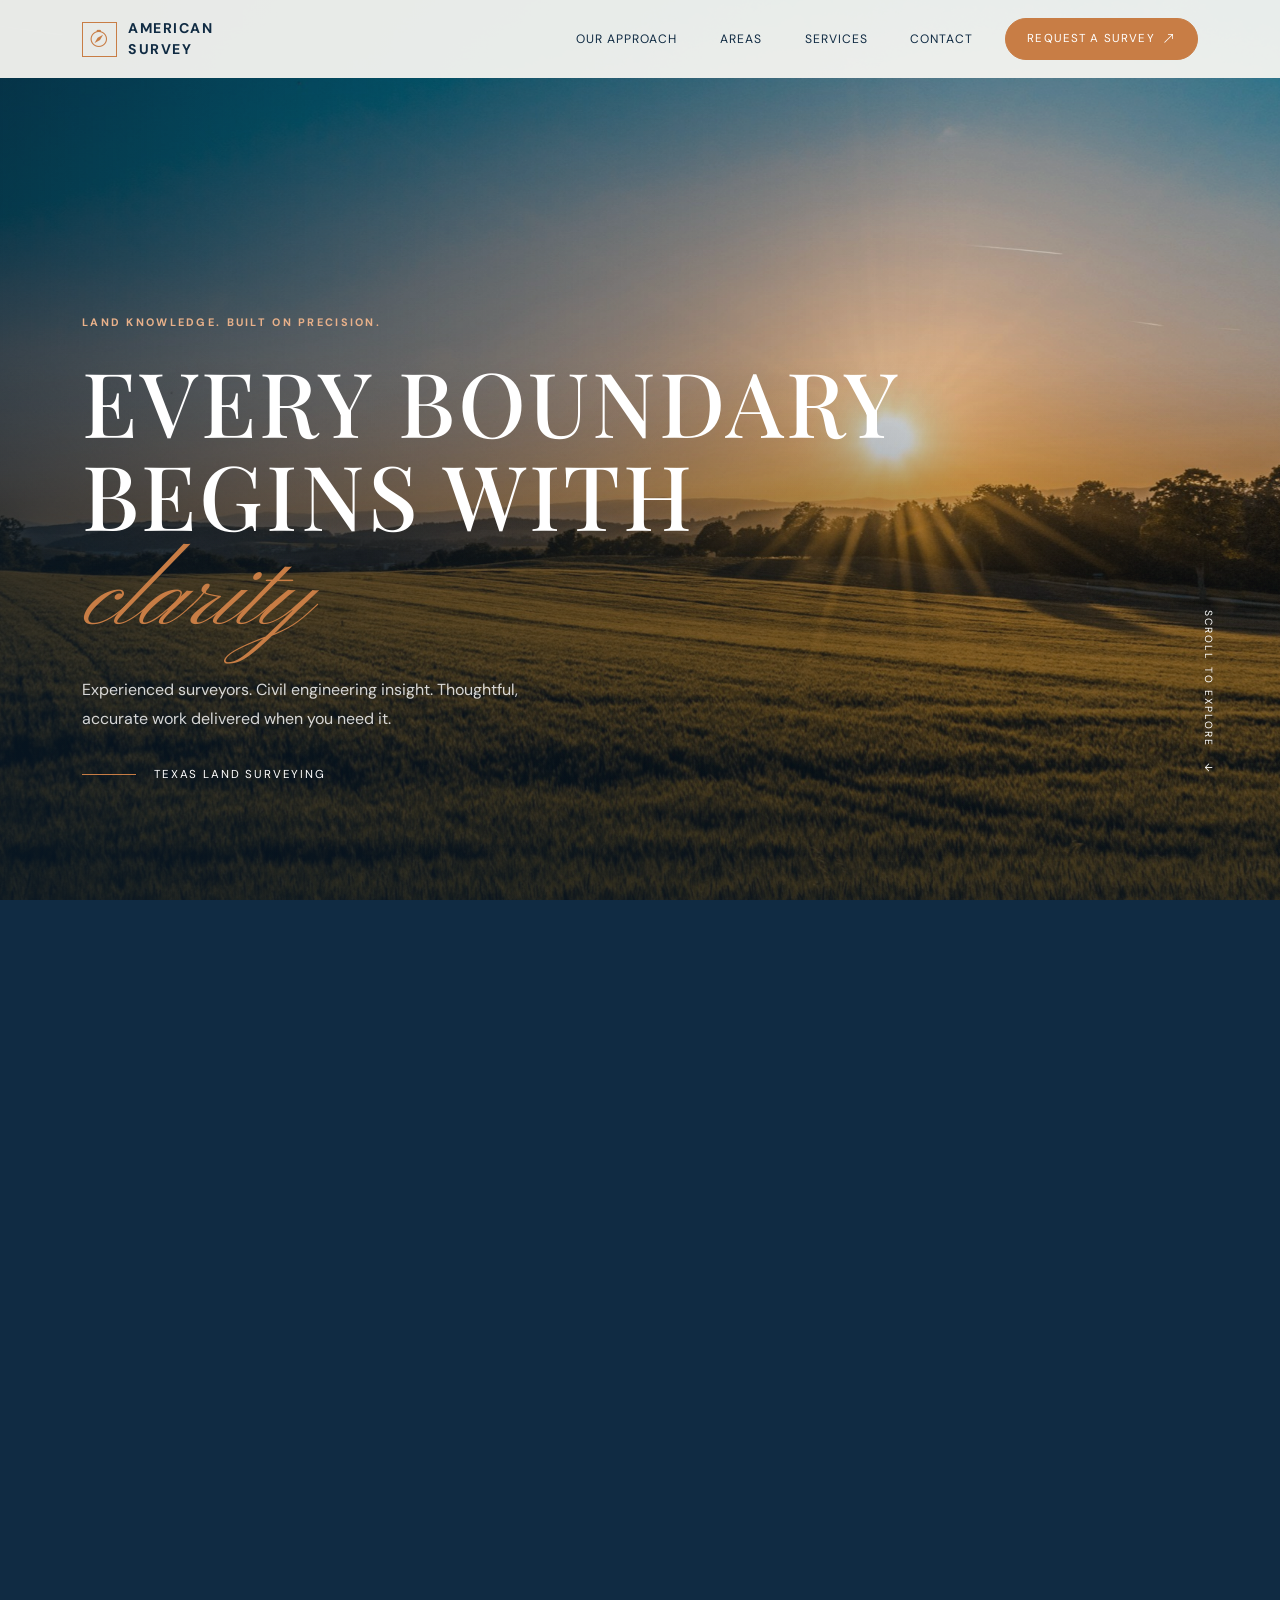
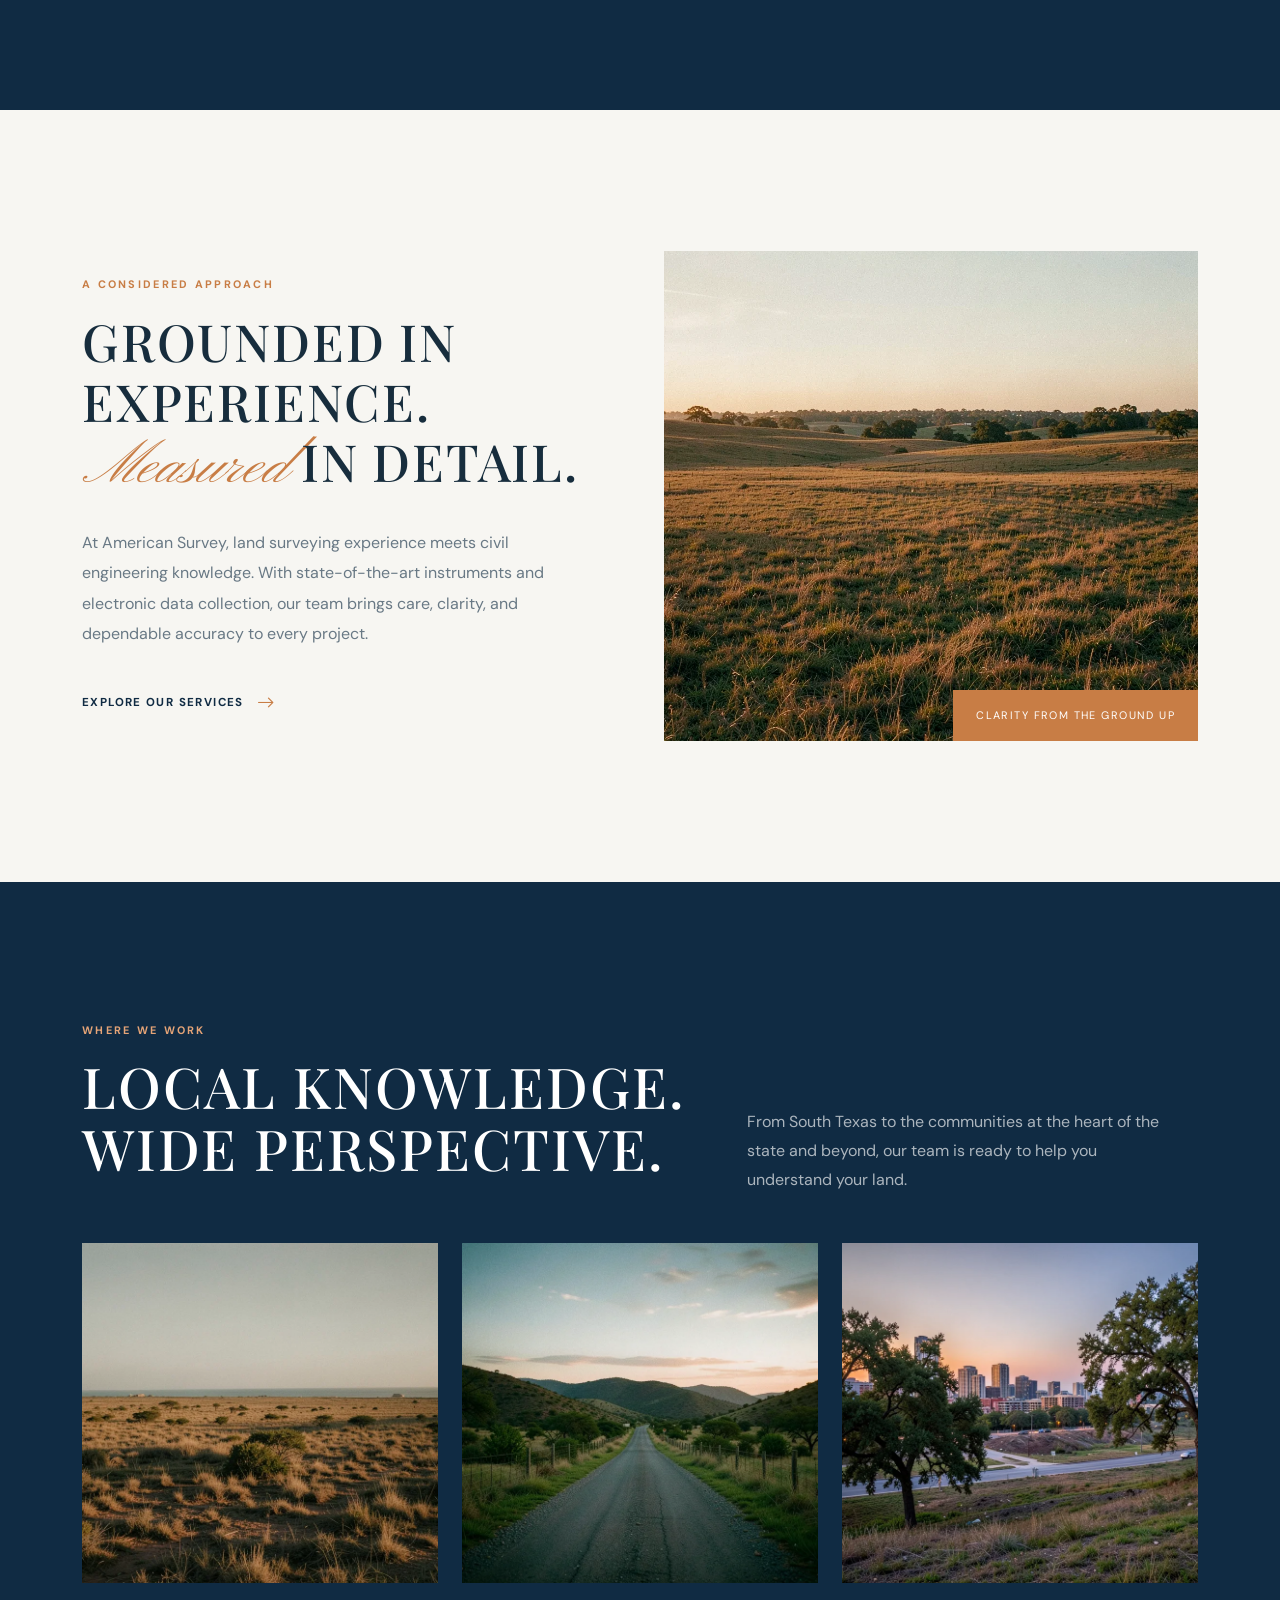
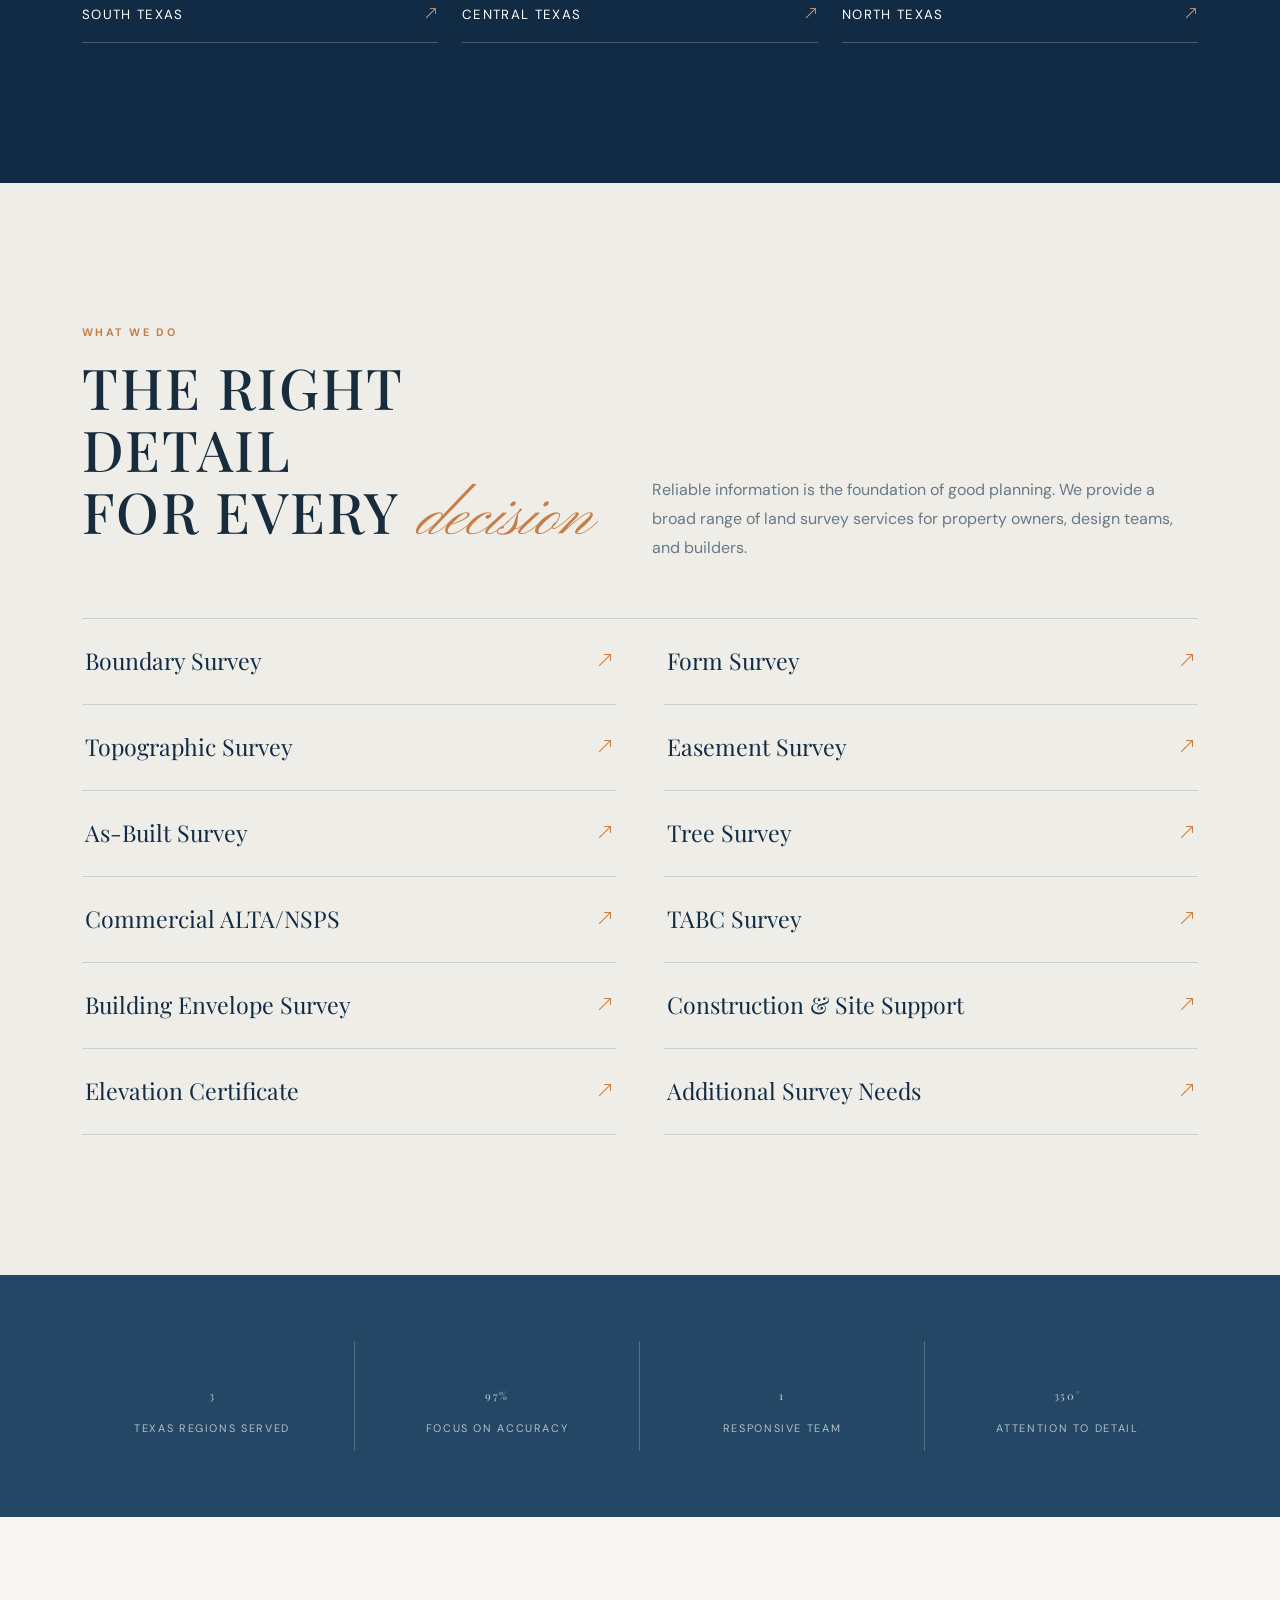
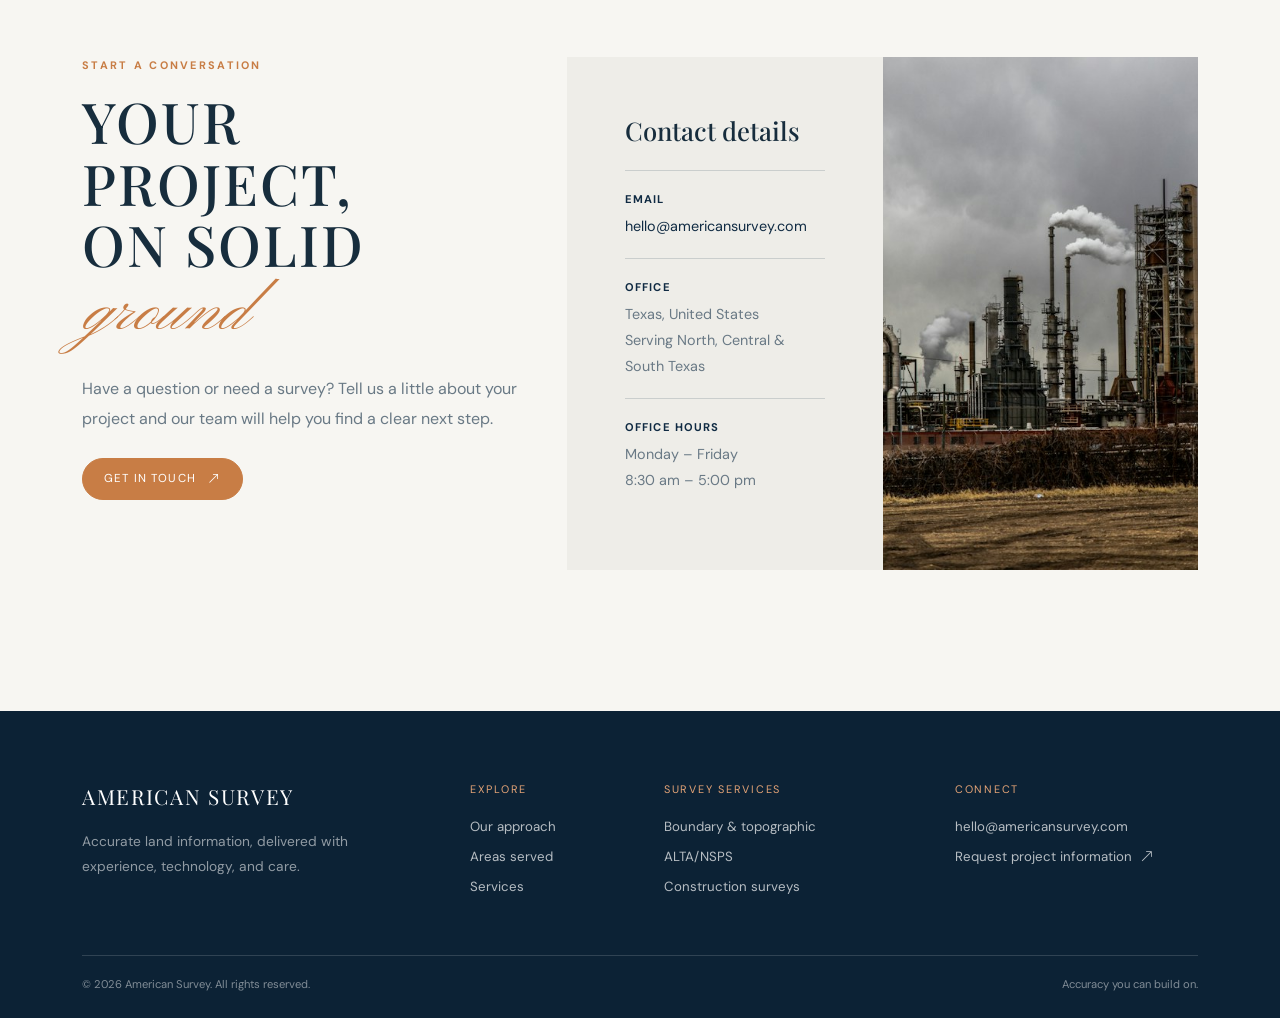
==== index.html @ 28345b77 "Add files via upload" ====
<!doctype html>
<html lang="en">
<head>
  <meta charset="utf-8">
  <meta name="viewport" content="width=device-width, initial-scale=1">
  <meta name="description" content="American Survey combines land surveying experience and civil engineering knowledge to deliver accurate, on-time surveys across Texas.">
  <meta name="theme-color" content="#f7f6f2">
  <title>American Survey | Grounded in Precision</title>
  <link rel="preconnect" href="https://fonts.googleapis.com">
  <link rel="preconnect" href="https://fonts.gstatic.com" crossorigin>
  <link href="https://fonts.googleapis.com/css2?family=DM+Sans:wght@400;500;600;700&family=Playfair+Display:wght@500;600;700&family=Pinyon+Script&display=swap" rel="stylesheet">
  <link href="https://cdn.jsdelivr.net/npm/bootstrap@5.3.3/dist/css/bootstrap.min.css" rel="stylesheet">
  <link href="https://cdn.jsdelivr.net/npm/bootstrap-icons@1.11.3/font/bootstrap-icons.min.css" rel="stylesheet">
  
<link rel="stylesheet" href="css/style.css">
</head>
<body>
  <nav class="navbar navbar-expand-lg" aria-label="Main navigation">
    <div class="container">
      <a class="brand" href="#home" aria-label="American Survey home"><span class="brand-mark"><i class="bi bi-compass"></i></span><span>AMERICAN<br>SURVEY</span></a>
      <button class="navbar-toggler" type="button" data-bs-toggle="collapse" data-bs-target="#mainNav" aria-controls="mainNav" aria-expanded="false" aria-label="Toggle navigation"><i class="bi bi-list fs-2"></i></button>
      <div class="collapse navbar-collapse justify-content-end" id="mainNav">
        <ul class="navbar-nav align-items-lg-center me-lg-4">
          <li class="nav-item"><a class="nav-link" href="#approach">Our approach</a></li>
          <li class="nav-item"><a class="nav-link" href="#areas">Areas</a></li>
          <li class="nav-item"><a class="nav-link" href="#services">Services</a></li>
          <li class="nav-item"><a class="nav-link" href="#contact">Contact</a></li>
        </ul>
        <a class="nav-cta" href="#contact">Request a survey <i class="bi bi-arrow-up-right ms-1"></i></a>
      </div>
    </div>
  </nav>

  <main>
    <section class="hero" id="home" aria-label="American Survey introduction">
      <div class="hero-sticky">
        <div class="hero-photo" id="heroPhoto" style="background-image:url('assets/img-1.jpg')" role="img" aria-label="Wide Texas landscape at golden hour"></div>
        <div class="hero-photo-next" id="heroPhotoNext" style="background-image:url('assets/img-2.jpg')" role="img" aria-label="Surveyor working with precision instruments in an open field"></div>
        <div class="hero-shade"></div>
        <div class="container hero-content">
          <div class="eyebrow">Land knowledge. Built on precision.</div>
          <h1>Every boundary<br>begins with <em class="script">clarity</em></h1>
          <p>Experienced surveyors. Civil engineering insight. Thoughtful, accurate work delivered when you need it.</p>
          <div class="hero-meta"><span class="line"></span><span>Texas land surveying</span></div>
        </div>
        <div class="scroll-note">Scroll to explore &nbsp; ↓</div>
      </div>
    </section>

    <section class="intro section-pad" id="approach">
      <div class="container">
        <div class="row align-items-center g-5">
          <div class="col-lg-6 reveal">
            <div class="eyebrow">A considered approach</div>
            <h2>Grounded in experience. <em class="script">Measured</em> in detail.</h2>
            <p class="intro-copy">At American Survey, land surveying experience meets civil engineering knowledge. With state-of-the-art instruments and electronic data collection, our team brings care, clarity, and dependable accuracy to every project.</p>
            <a class="text-link" href="#services">Explore our services <i class="bi bi-arrow-right"></i></a>
          </div>
          <div class="col-lg-6 reveal">
            <figure class="intro-image mb-0">
              <img src="assets/img-3.webp" data-ai-image="expansive Texas ranch land surveyed at golden hour, subtle rolling fields and distant tree line, warm low sunlight, shot on 35mm lens, calm cinematic editorial mood" alt="Open Texas landscape with long fields and a distant tree line" loading="lazy">
              <figcaption class="image-caption">Clarity from the ground up</figcaption>
            </figure>
          </div>
        </div>
      </div>
    </section>

    <section class="areas section-pad" id="areas">
      <div class="container">
        <div class="row align-items-end mb-5">
          <div class="col-lg-7 reveal">
            <div class="eyebrow">Where we work</div>
            <h2 class="mt-3 mb-3">Local knowledge.<br>Wide perspective.</h2>
          </div>
          <div class="col-lg-5 reveal"><p class="areas-lead mb-0">From South Texas to the communities at the heart of the state and beyond, our team is ready to help you understand your land.</p></div>
        </div>
        <div class="row g-4">
          <div class="col-md-4 reveal"><a href="#contact" class="area-card">
            <div class="area-image"><img src="assets/img-4.webp" data-ai-image="South Texas coastal plain and open ranchland, natural afternoon light with expansive horizon, 35mm lens, understated documentary photography, warm and grounded mood" alt="Open coastal landscape under a wide Texas sky" loading="lazy"></div>
            <div class="area-name">South Texas <i class="bi bi-arrow-up-right"></i></div></a></div>
          <div class="col-md-4 reveal"><a href="#contact" class="area-card">
            <div class="area-image"><img src="assets/img-5.webp" data-ai-image="Central Texas countryside with low hills and a ranch road, softly lit at the end of day, 35mm lens, rich natural greens, cinematic and confident mood" alt="Rolling green countryside with a winding country road" loading="lazy"></div>
            <div class="area-name">Central Texas <i class="bi bi-arrow-up-right"></i></div></a></div>
          <div class="col-md-4 reveal"><a href="#contact" class="area-card">
            <div class="area-image"><img src="assets/img-6.webp" data-ai-image="North Texas land near a growing city, mature trees and open development corridor at dusk, 35mm lens, balanced natural light, professional editorial mood" alt="Mature trees and open land near a growing urban area" loading="lazy"></div>
            <div class="area-name">North Texas <i class="bi bi-arrow-up-right"></i></div></a></div>
        </div>
      </div>
    </section>

    <section class="services section-pad" id="services">
      <div class="container">
        <div class="row align-items-end g-4">
          <div class="col-lg-6 reveal">
            <div class="eyebrow">What we do</div>
            <h2 class="mt-3">The right detail<br>for every <em class="script">decision</em></h2>
          </div>
          <div class="col-lg-6 reveal"><p class="services-intro mb-0">Reliable information is the foundation of good planning. We provide a broad range of land survey services for property owners, design teams, and builders.</p></div>
        </div>
        <div class="service-list row g-0">
          <div class="col-md-6 pe-md-4">
            <a class="service-item" href="#contact"><span>Boundary Survey</span><i class="bi bi-arrow-up-right"></i></a>
            <a class="service-item" href="#contact"><span>Topographic Survey</span><i class="bi bi-arrow-up-right"></i></a>
            <a class="service-item" href="#contact"><span>As-Built Survey</span><i class="bi bi-arrow-up-right"></i></a>
            <a class="service-item" href="#contact"><span>Commercial ALTA/NSPS</span><i class="bi bi-arrow-up-right"></i></a>
            <a class="service-item" href="#contact"><span>Building Envelope Survey</span><i class="bi bi-arrow-up-right"></i></a>
            <a class="service-item" href="#contact"><span>Elevation Certificate</span><i class="bi bi-arrow-up-right"></i></a>
          </div>
          <div class="col-md-6 ps-md-4">
            <a class="service-item" href="#contact"><span>Form Survey</span><i class="bi bi-arrow-up-right"></i></a>
            <a class="service-item" href="#contact"><span>Easement Survey</span><i class="bi bi-arrow-up-right"></i></a>
            <a class="service-item" href="#contact"><span>Tree Survey</span><i class="bi bi-arrow-up-right"></i></a>
            <a class="service-item" href="#contact"><span>TABC Survey</span><i class="bi bi-arrow-up-right"></i></a>
            <a class="service-item" href="#contact"><span>Construction &amp; Site Support</span><i class="bi bi-arrow-up-right"></i></a>
            <a class="service-item" href="#contact"><span>Additional Survey Needs</span><i class="bi bi-arrow-up-right"></i></a>
          </div>
        </div>
      </div>
    </section>

    <section class="feature-band" aria-label="Our commitments">
      <div class="container">
        <div class="row text-center g-4">
          <div class="col-6 col-lg-3 stat"><strong><span data-count="3">0</span></strong><span>Texas regions served</span></div>
          <div class="col-6 col-lg-3 stat"><strong><span data-count="100">0</span><span>%</span></strong><span>Focus on accuracy</span></div>
          <div class="col-6 col-lg-3 stat"><strong><span data-count="1">0</span></strong><span>Responsive team</span></div>
          <div class="col-6 col-lg-3 stat"><strong><span data-count="360">0</span><span>°</span></strong><span>Attention to detail</span></div>
        </div>
      </div>
    </section>

    <section class="contact section-pad" id="contact">
      <div class="container">
        <div class="row g-4 g-lg-5">
          <div class="col-lg-5 reveal">
            <div class="eyebrow">Start a conversation</div>
            <h2 class="mt-3 mb-4">Your project,<br>on solid <em class="script">ground</em></h2>
            <p class="intro-copy mb-4">Have a question or need a survey? Tell us a little about your project and our team will help you find a clear next step.</p>
            <a class="btn-accent d-inline-block" href="mailto:hello@americansurvey.com">Get in touch <i class="bi bi-arrow-up-right ms-2"></i></a>
          </div>
          <div class="col-lg-7 reveal">
            <div class="row g-0 h-100">
              <div class="col-md-6">
                <div class="contact-panel">
                  <h3>Contact details</h3>
                  <div class="contact-detail"><strong>Email</strong><a href="mailto:hello@americansurvey.com">hello@americansurvey.com</a></div>
                  <div class="contact-detail"><strong>Office</strong>Texas, United States<br>Serving North, Central &amp; South Texas</div>
                  <div class="contact-detail"><strong>Office hours</strong>Monday – Friday<br>8:30 am – 5:00 pm</div>
                </div>
              </div>
              <div class="col-md-6">
                <div class="contact-image">
                  <img src="assets/img-7.jpg" data-ai-image="land surveyor in field using a modern total station on tripod, open Texas site in the background, soft early morning directional light, 50mm lens, refined documentary photography, quiet precise mood" alt="Surveyor setting up a precision instrument in the field" loading="lazy">
                </div>
              </div>
            </div>
          </div>
        </div>
      </div>
    </section>
  </main>

  <footer>
    <div class="container">
      <div class="row g-5">
        <div class="col-lg-4">
          <div class="footer-brand">AMERICAN SURVEY</div>
          <p class="footer-note">Accurate land information, delivered with experience, technology, and care.</p>
        </div>
        <div class="col-6 col-lg-2">
          <div class="footer-title">Explore</div>
          <a class="footer-link" href="#approach">Our approach</a><a class="footer-link" href="#areas">Areas served</a><a class="footer-link" href="#services">Services</a>
        </div>
        <div class="col-6 col-lg-3">
          <div class="footer-title">Survey services</div>
          <a class="footer-link" href="#services">Boundary &amp; topographic</a><a class="footer-link" href="#services">ALTA/NSPS</a><a class="footer-link" href="#services">Construction surveys</a>
        </div>
        <div class="col-lg-3">
          <div class="footer-title">Connect</div>
          <a class="footer-link" href="mailto:hello@americansurvey.com">hello@americansurvey.com</a>
          <a class="footer-link" href="#contact">Request project information <i class="bi bi-arrow-up-right ms-1"></i></a>
        </div>
      </div>
      <div class="footer-bottom d-flex flex-column flex-md-row justify-content-between gap-2">
        <span>© 2026 American Survey. All rights reserved.</span><span>Accuracy you can build on.</span>
      </div>
    </div>
  </footer>

  <script src="https://cdn.jsdelivr.net/npm/bootstrap@5.3.3/dist/js/bootstrap.bundle.min.js"></script>
  <script>
    (() => {
      const reduced = window.matchMedia('(prefers-reduced-motion: reduce)').matches;
      const nav = document.querySelector('.navbar');
      const hero = document.querySelector('.hero');
      const photo = document.getElementById('heroPhoto');
      const photoNext = document.getElementById('heroPhotoNext');

      const onScroll = () => {
        nav.classList.toggle('scrolled', window.scrollY > 20);
        if (!reduced && hero) {
          const rect = hero.getBoundingClientRect();
          const progress = Math.max(0, Math.min(1, -rect.top / (hero.offsetHeight - innerHeight)));
          photo.style.transform = `scale(${1.03 + progress * .12})`;
          photoNext.style.opacity = Math.max(0, (progress - .28) / .62).toFixed(2);
        }
      };
      let ticking = false;
      window.addEventListener('scroll', () => {
        if (!ticking) {
          requestAnimationFrame(() => { onScroll(); ticking = false; });
          ticking = true;
        }
      }, {passive:true});
      onScroll();

      document.body.classList.add('reveal-ready');
      const observer = new IntersectionObserver(entries => {
        entries.forEach(entry => {
          if (entry.isIntersecting) {
            entry.target.classList.add('is-visible');
            observer.unobserve(entry.target);
          }
        });
      }, {threshold:.14});
      document.querySelectorAll('.reveal').forEach(el => observer.observe(el));

      const countObserver = new IntersectionObserver(entries => {
        entries.forEach(entry => {
          if (!entry.isIntersecting) return;
          const el = entry.target, target = Number(el.dataset.count);
          if (reduced) { el.textContent = target; countObserver.unobserve(el); return; }
          const start = performance.now(), duration = 1300;
          const step = now => {
            const p = Math.min((now - start) / duration, 1);
            el.textContent = Math.round(target * (1 - Math.pow(1-p, 3)));
            if (p < 1) requestAnimationFrame(step);
          };
          requestAnimationFrame(step);
          countObserver.unobserve(el);
        });
      }, {threshold:.7});
      document.querySelectorAll('[data-count]').forEach(el => countObserver.observe(el));
    })();
  </script>
</body>
</html>
---- css/style.css ----
:root{--navy:#102b43;--blue:#234764;--orange:#c87d45;--paper:#f7f6f2;--ink:#172d3d;--muted:#697985;--line:rgba(16,43,67,.16)}
    *{box-sizing:border-box}
    html{scroll-behavior:smooth}
    body{margin:0;background:var(--paper);color:var(--ink);font-family:"DM Sans",sans-serif}
    h1,h2,h3,h4,.display-serif{font-family:"Playfair Display",serif}
    h1,h2{text-transform:uppercase;letter-spacing:.035em}
    .script{font-family:"Pinyon Script",cursive;text-transform:none;color:var(--orange);font-size:1.15em;letter-spacing:0}
    .eyebrow{font-size:.68rem;letter-spacing:.21em;text-transform:uppercase;color:var(--orange);font-weight:700}
    .navbar{position:fixed;inset:0 0 auto;z-index:1000;padding:18px 0;background:rgba(247,246,242,.94);transition:background .35s,padding .35s,box-shadow .35s}
    .navbar.scrolled{padding:12px 0;background:rgba(247,246,242,.84);backdrop-filter:blur(16px);box-shadow:0 1px 0 var(--line)}
    .brand{display:flex;gap:11px;align-items:center;color:var(--navy);text-decoration:none;font-weight:700;letter-spacing:.11em;font-size:.88rem}
    .brand-mark{width:35px;height:35px;border:1px solid var(--orange);display:grid;place-items:center;color:var(--orange);font-size:1.1rem}
    .navbar-nav{gap:clamp(8px,2.1vw,33px)}
    .nav-link{color:var(--navy)!important;font-size:.76rem;letter-spacing:.08em;text-transform:uppercase}
    .nav-link:hover{color:var(--orange)!important}
    .nav-cta,.btn-accent{border:1px solid var(--orange);border-radius:50px;background:var(--orange);color:white;padding:11px 21px;font-size:.72rem;letter-spacing:.1em;text-transform:uppercase;text-decoration:none;transition:.25s}
    .nav-cta:hover,.btn-accent:hover{background:transparent;color:var(--orange)}
    .navbar-toggler{border:0;color:var(--navy)}
    .hero{height:190vh;position:relative;background:var(--navy)}
    .hero-sticky{height:100vh;position:sticky;top:0;overflow:hidden}
    .hero-photo,.hero-photo-next{position:absolute;inset:0;background-size:cover;background-position:center}
    .hero-photo{transform:scale(1.03);will-change:transform}
    .hero-photo-next{opacity:0;will-change:opacity}
    .hero-shade{position:absolute;inset:0;background:linear-gradient(90deg,rgba(8,24,38,.68),rgba(8,24,38,.13) 75%),linear-gradient(0deg,rgba(8,24,38,.62),transparent 60%)}
    .hero-content{position:absolute;left:0;right:0;bottom:13%;color:#fff}
    .hero-content .eyebrow{color:#e9b18a}
    .hero h1{font-size:clamp(2.8rem,7vw,6.6rem);line-height:1.04;max-width:850px;margin:23px 0}
    .hero p{max-width:490px;color:rgba(255,255,255,.82);font-size:1rem;line-height:1.8}
    .hero-meta{display:flex;align-items:center;gap:18px;margin-top:32px}
    .hero-meta .line{width:54px;height:1px;background:var(--orange)}
    .hero-meta span:last-child{font-size:.72rem;letter-spacing:.16em;text-transform:uppercase}
    .scroll-note{position:absolute;right:5%;bottom:14%;color:white;writing-mode:vertical-rl;font-size:.65rem;letter-spacing:.2em;text-transform:uppercase}
    .section-pad{padding:clamp(80px,11vw,155px) 0}
    .intro{background:var(--paper)}
    .intro h2{font-size:clamp(2.2rem,4vw,4rem);line-height:1.17;max-width:700px;margin:20px 0 25px}
    .intro-copy{max-width:480px;color:var(--muted);line-height:1.9}
    .text-link{display:inline-flex;align-items:center;gap:13px;color:var(--navy);text-transform:uppercase;letter-spacing:.12em;font-size:.72rem;font-weight:700;text-decoration:none;margin-top:24px}
    .text-link i{color:var(--orange);font-size:1.1rem;transition:transform .2s}
    .text-link:hover i{transform:translateX(5px)}
    .intro-image{height:490px;position:relative;overflow:hidden}
    .intro-image img,.area-image img{width:100%;height:100%;object-fit:cover;transition:transform 1s}
    .intro-image:hover img,.area-image:hover img{transform:scale(1.045)}
    .image-caption{position:absolute;right:0;bottom:0;background:var(--orange);color:white;padding:17px 23px;font-size:.68rem;letter-spacing:.13em;text-transform:uppercase}
    .areas{background:var(--navy);color:white}
    .areas .eyebrow{color:#e5a477}
    .areas h2,.services h2,.contact h2{font-size:clamp(2.3rem,4.4vw,4.2rem);line-height:1.1}
    .areas-lead{color:rgba(255,255,255,.65);max-width:430px;line-height:1.8}
    .area-image{height:340px;position:relative;overflow:hidden;margin-bottom:22px}
    .area-card{display:block;color:white;text-decoration:none}
    .area-card .area-name{display:flex;justify-content:space-between;align-items:center;border-bottom:1px solid rgba(255,255,255,.23);padding:0 0 17px;text-transform:uppercase;letter-spacing:.1em;font-size:.83rem}
    .area-card i{color:#e5a477;transition:transform .2s}
    .area-card:hover i{transform:translateX(5px)}
    .services{background:#eeede8}
    .services-intro{max-width:640px;color:var(--muted);line-height:1.8}
    .service-list{margin-top:55px;border-top:1px solid var(--line)}
    .service-item{min-height:86px;border-bottom:1px solid var(--line);display:flex;align-items:center;justify-content:space-between;padding:17px 3px;color:var(--navy);text-decoration:none;transition:padding .25s,color .25s}
    .service-item:hover{padding-left:13px;color:var(--orange)}
    .service-item span{font-family:"Playfair Display",serif;font-size:clamp(1.1rem,2vw,1.45rem)}
    .service-item i{color:var(--orange)}
    .feature-band{background:var(--blue);color:white;padding:66px 0}
    .stat{border-right:1px solid rgba(255,255,255,.23);padding:12px 0}
    .stat:last-child{border:0}
    .stat strong{font-family:"Playfair Display",serif;font-size:2.55rem;font-weight:500;display:block}
    .stat span{color:rgba(255,255,255,.65);font-size:.68rem;letter-spacing:.15em;text-transform:uppercase}
    .contact{background:var(--paper)}
    .contact-panel{background:#eeede8;padding:clamp(28px,5vw,58px);height:100%}
    .contact-panel h3{font-size:1.6rem;margin:0 0 24px}
    .contact-detail{padding:18px 0;border-top:1px solid var(--line);color:var(--muted);font-size:.9rem;line-height:1.8}
    .contact-detail strong{display:block;color:var(--navy);text-transform:uppercase;letter-spacing:.1em;font-size:.7rem;margin-bottom:5px}
    .contact-detail a{color:var(--navy);text-decoration:none}
    .contact-image{height:100%;min-height:400px;position:relative;overflow:hidden}
    .contact-image img{width:100%;height:100%;object-fit:cover}
    footer{background:#0c2235;color:white;padding:70px 0 25px}
    .footer-brand{font-family:"Playfair Display",serif;font-size:1.3rem;letter-spacing:.08em}
    .footer-note{color:rgba(255,255,255,.55);max-width:300px;font-size:.86rem;line-height:1.8;margin-top:17px}
    .footer-title{font-size:.68rem;text-transform:uppercase;letter-spacing:.16em;color:#e5a477;margin-bottom:20px}
    .footer-link{display:block;color:rgba(255,255,255,.7);text-decoration:none;font-size:.83rem;margin:10px 0}
    .footer-link:hover{color:white}
    .footer-bottom{border-top:1px solid rgba(255,255,255,.15);margin-top:48px;padding-top:20px;color:rgba(255,255,255,.48);font-size:.7rem}
    .reveal-ready .reveal{opacity:0;transform:translateY(24px);transition:opacity .75s ease,transform .75s ease}
    .reveal-ready .reveal.is-visible{opacity:1;transform:none}
    .snap-strip{display:flex;gap:16px;overflow-x:auto;scroll-snap-type:x mandatory;scrollbar-width:none}
    .snap-strip::-webkit-scrollbar{display:none}
    .snap-item{flex:0 0 min(74vw,420px);height:270px;scroll-snap-align:start;overflow:hidden}
    .snap-item img{width:100%;height:100%;object-fit:cover;transition:transform .8s}
    .snap-item:hover img{transform:scale(1.05)}
    .slider-controls button{width:42px;height:42px;border:1px solid var(--line);border-radius:50%;background:transparent;color:var(--navy)}
    @media(max-width:991px){.navbar-collapse{background:var(--paper);padding:18px 0}.nav-cta{display:inline-block;margin-top:10px}.intro-image{height:380px}.area-image{height:290px}}
    @media(max-width:575px){.hero-content{bottom:12%}.hero h1{font-size:2.65rem}.scroll-note{display:none}.intro-image{height:320px}.area-image{height:250px}.stat{border:0;text-align:center}.feature-band{padding:40px 0}}
    @media(prefers-reduced-motion:reduce){html{scroll-behavior:auto}*,*::before,*::after{animation-duration:.01ms!important;animation-iteration-count:1!important;transition-duration:.01ms!important}.reveal-ready .reveal{opacity:1;transform:none}}
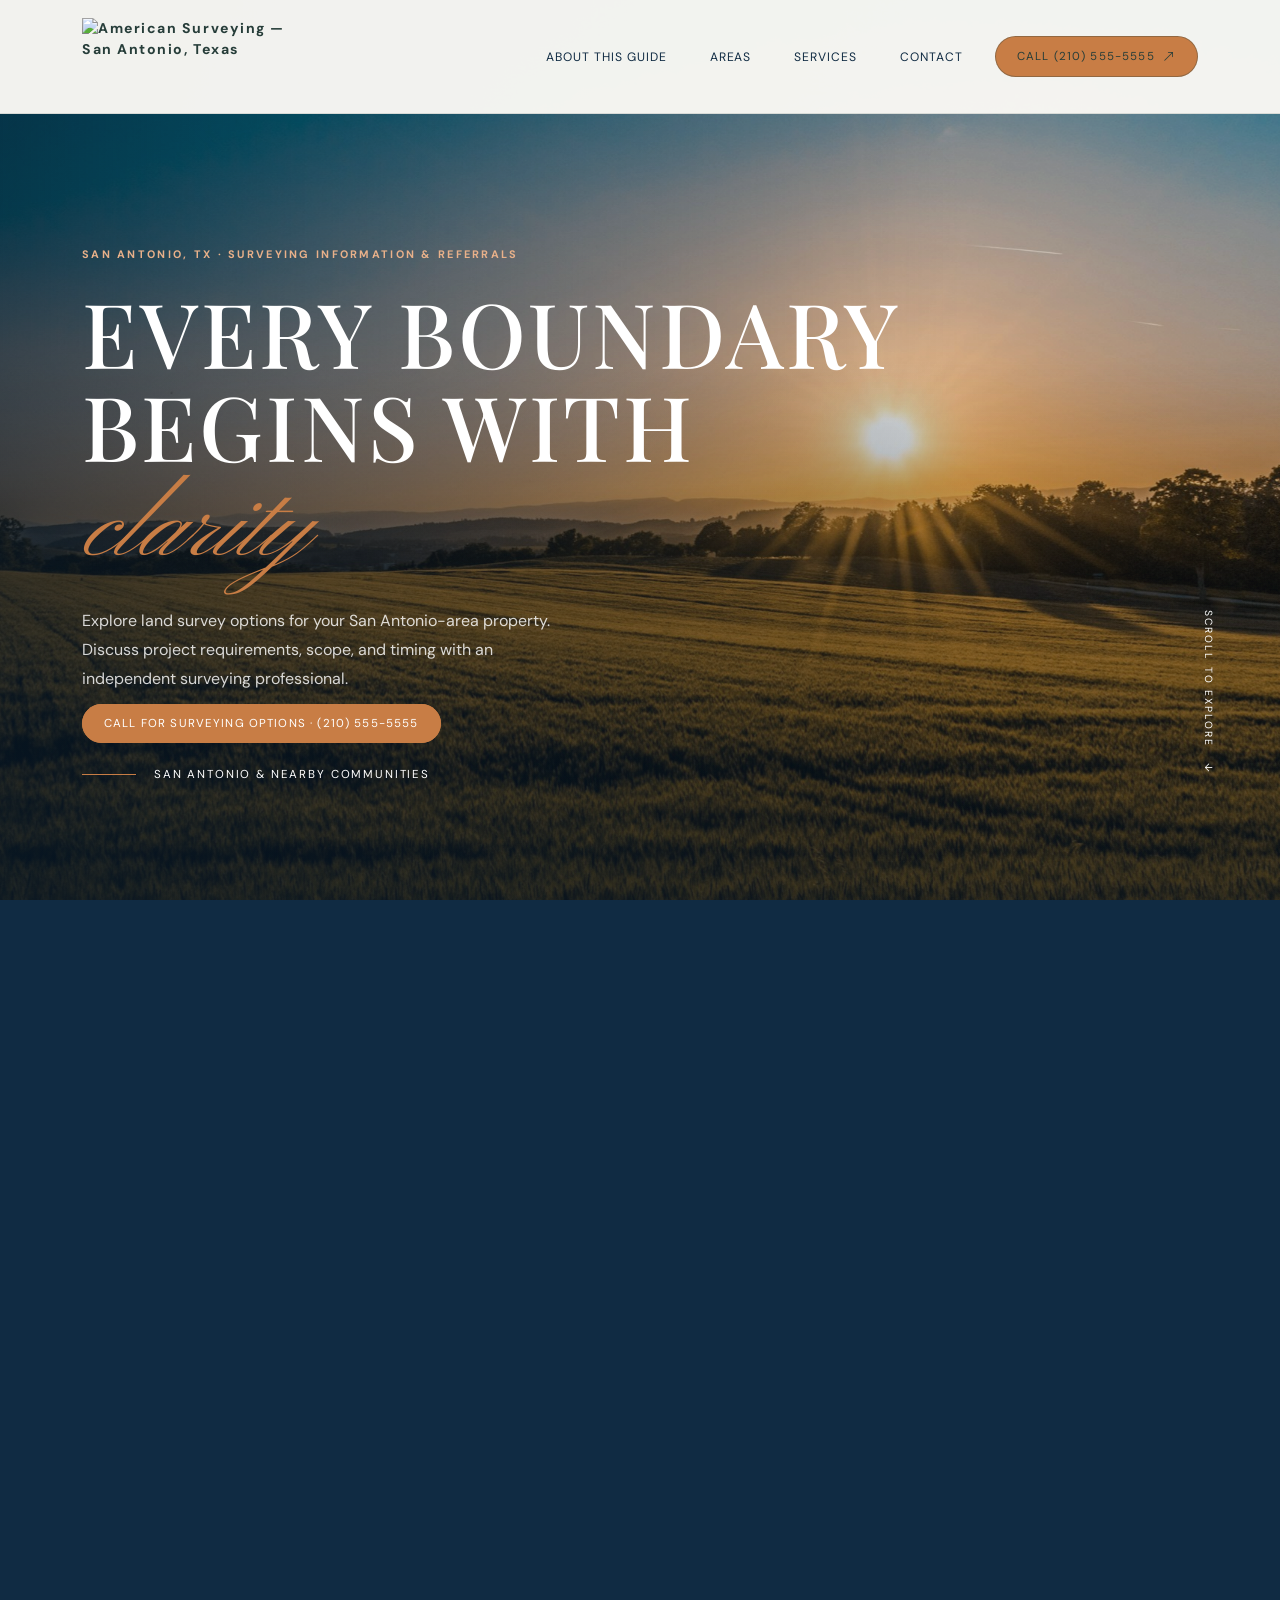
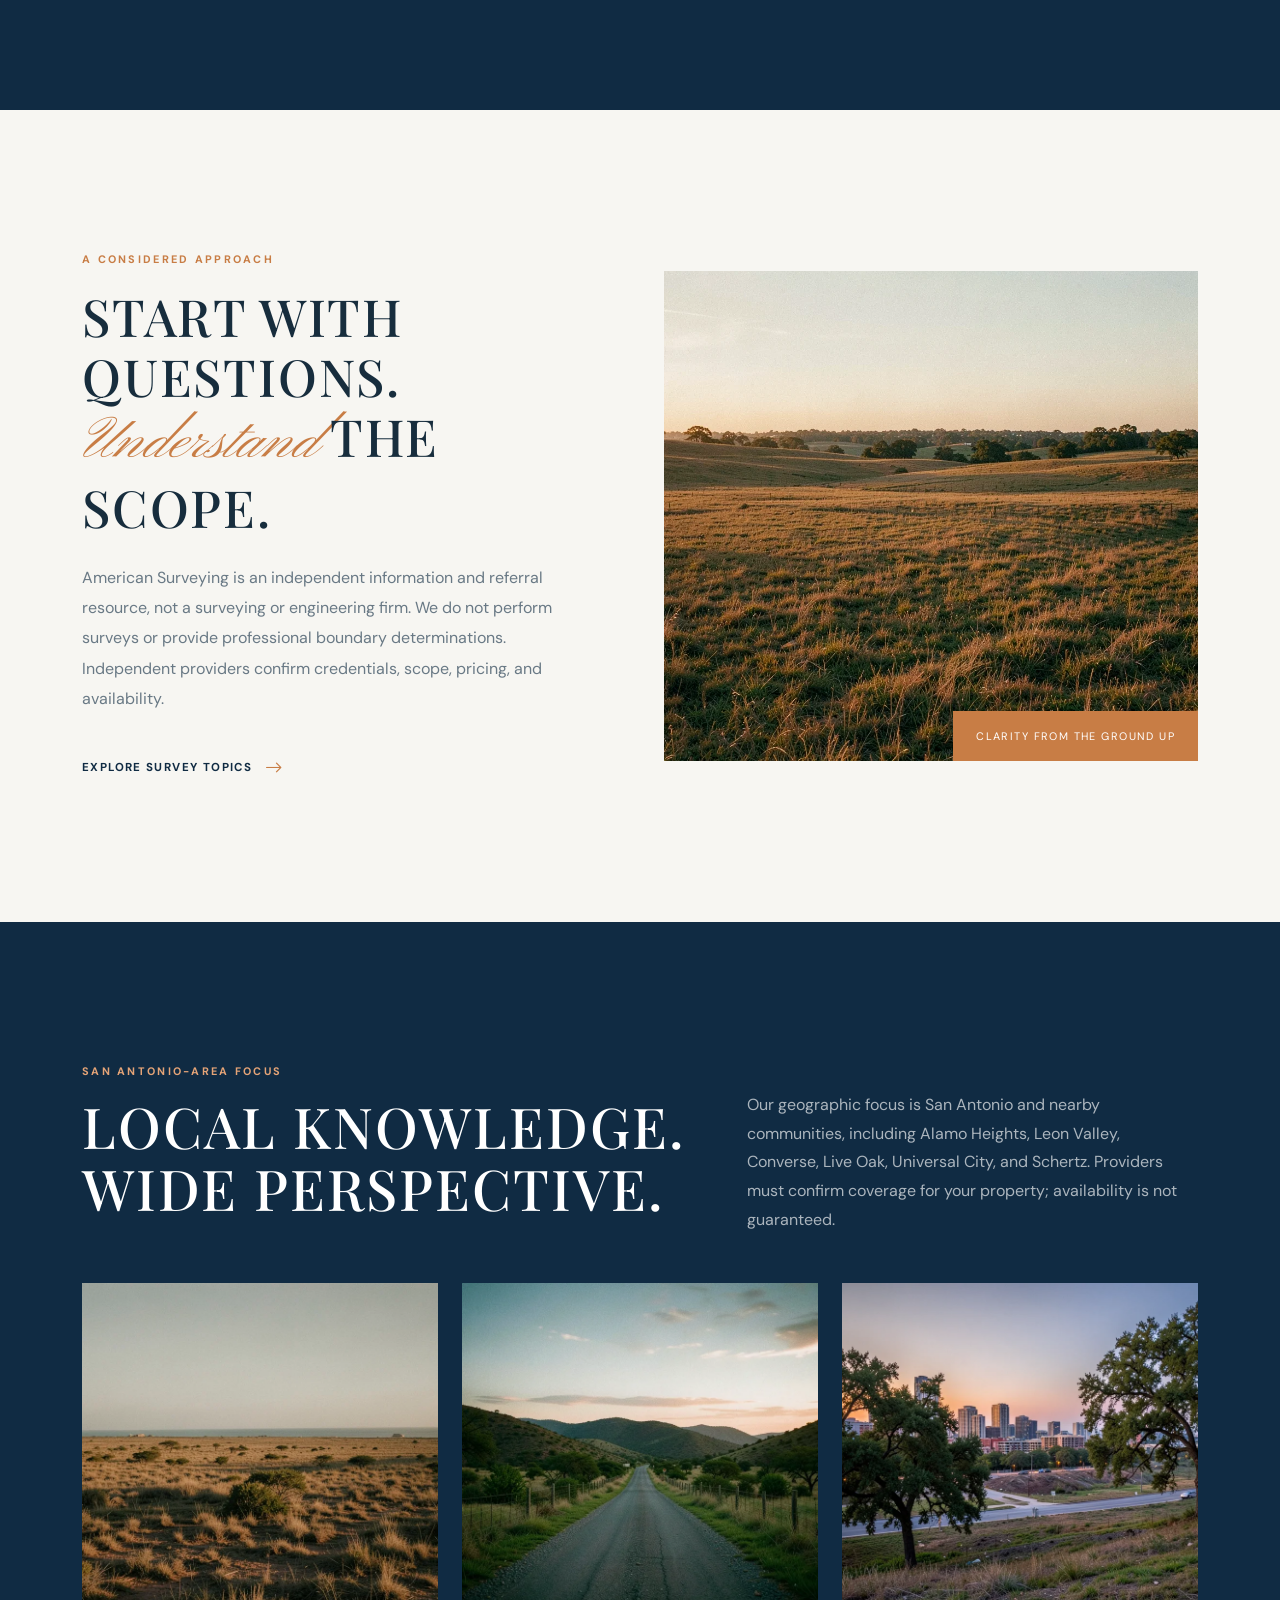
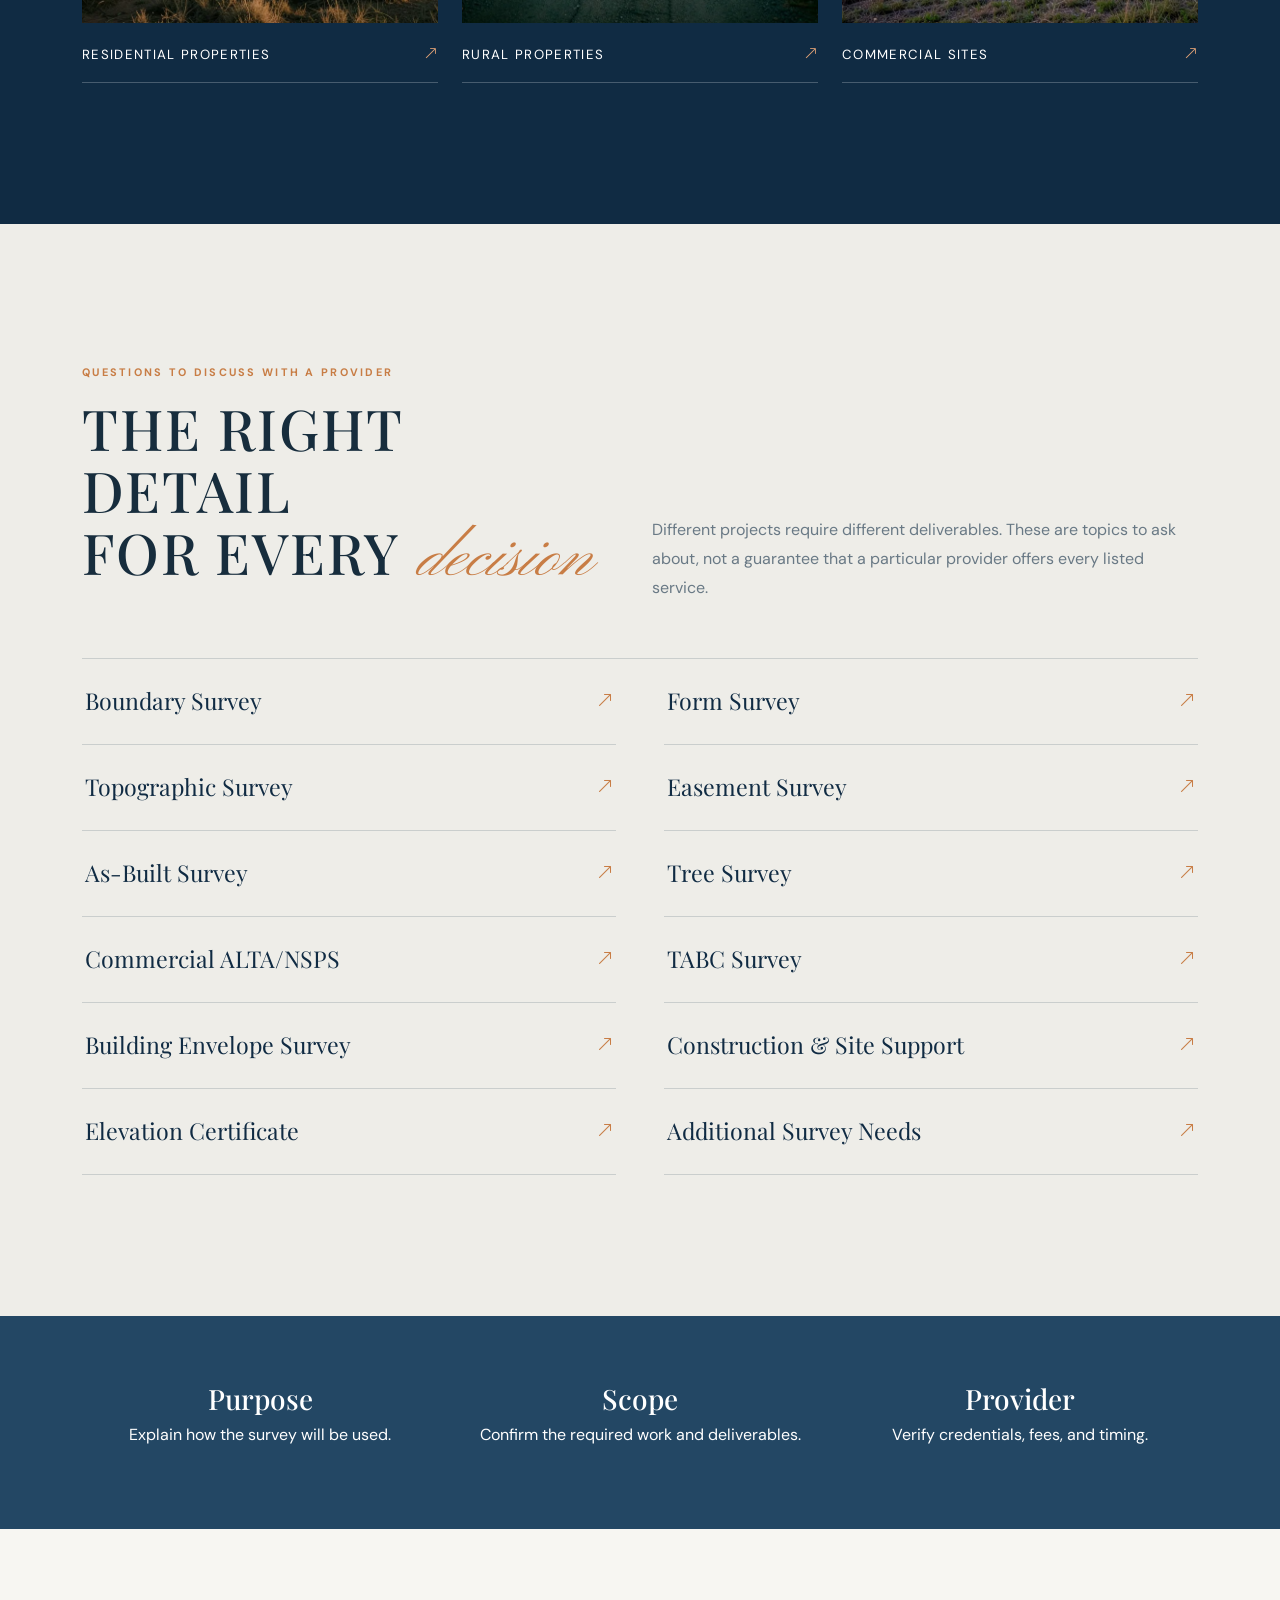
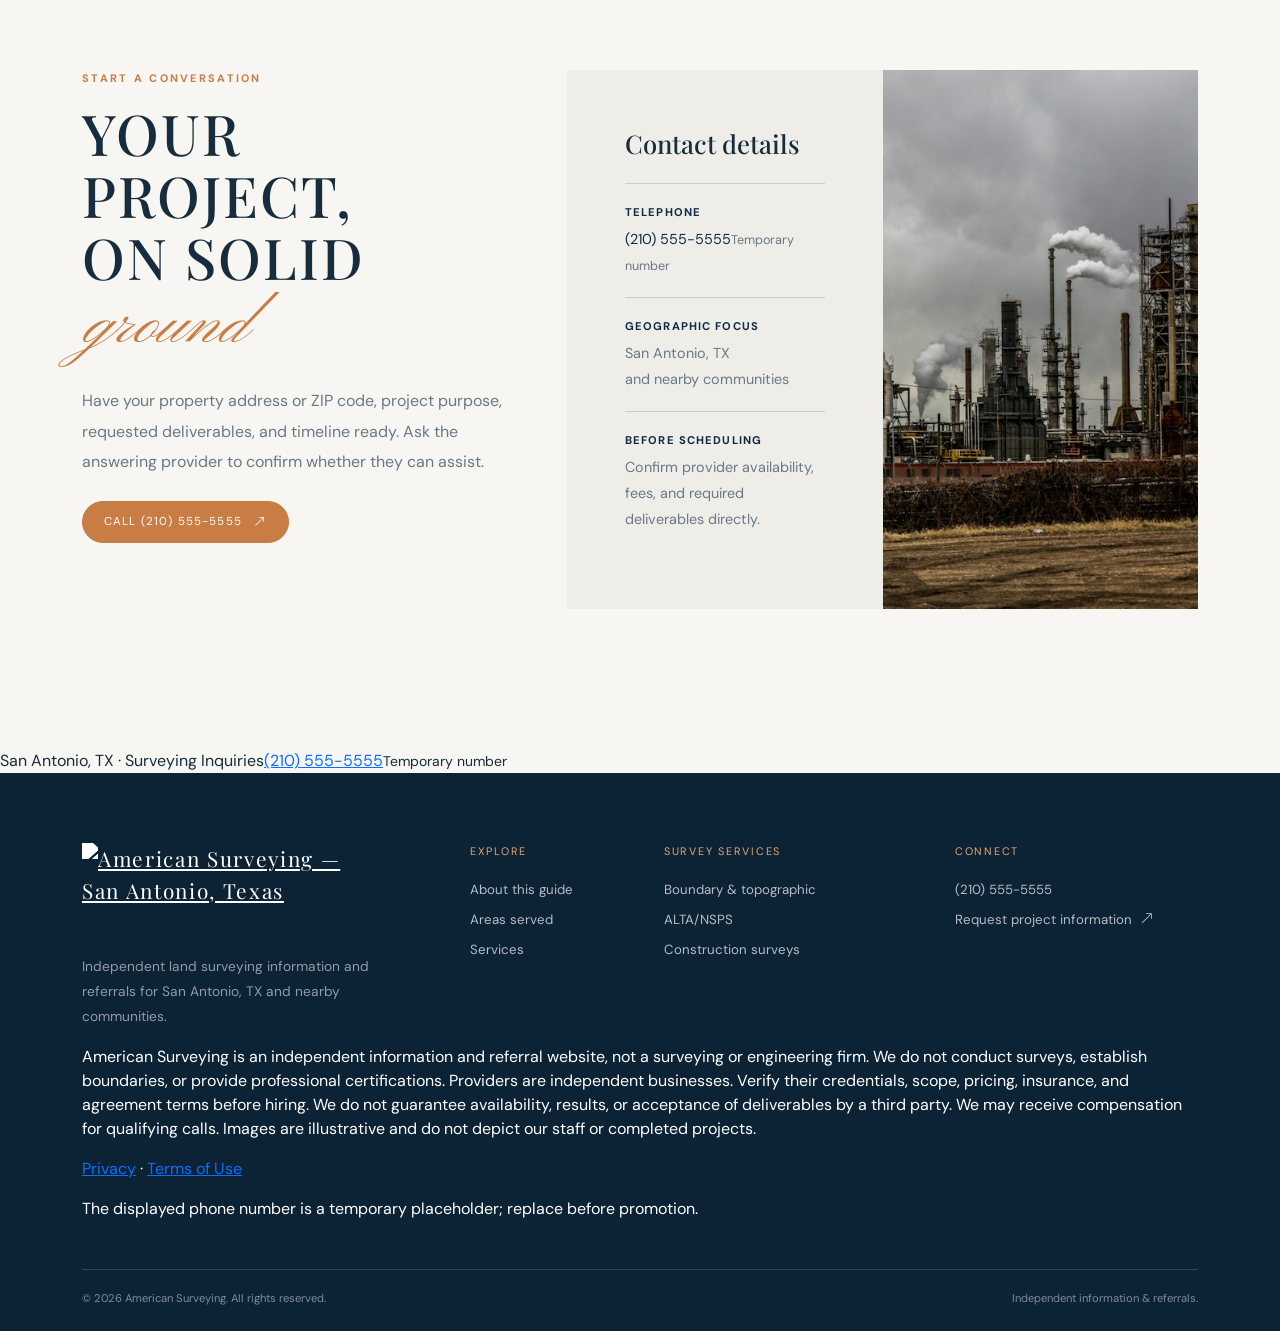
==== commit d7102cb4: "Add files via upload" ====
--- a/index.html
+++ b/index.html
@@ -3,9 +3,9 @@
 <head>
   <meta charset="utf-8">
   <meta name="viewport" content="width=device-width, initial-scale=1">
-  <meta name="description" content="American Survey combines land surveying experience and civil engineering knowledge to deliver accurate, on-time surveys across Texas.">
+  <meta name="description" content="Independent land surveying information and referrals for San Antonio, TX and nearby communities. Temporary phone (210) 555-5555.">
   <meta name="theme-color" content="#f7f6f2">
-  <title>American Survey | Grounded in Precision</title>
+  <title>San Antonio Land Surveying Referrals | American Surveying</title>
   <link rel="preconnect" href="https://fonts.googleapis.com">
   <link rel="preconnect" href="https://fonts.gstatic.com" crossorigin>
   <link href="https://fonts.googleapis.com/css2?family=DM+Sans:wght@400;500;600;700&family=Playfair+Display:wght@500;600;700&family=Pinyon+Script&display=swap" rel="stylesheet">
@@ -13,35 +13,40 @@
   <link href="https://cdn.jsdelivr.net/npm/bootstrap-icons@1.11.3/font/bootstrap-icons.min.css" rel="stylesheet">
   
 <link rel="stylesheet" href="css/style.css">
+<style id="american-surveying-logo">
+.navbar,.navbar.scrolled{background:rgba(247,246,242,.98);color:#263d39;border-bottom:1px solid #263d3922}.navbar .brand,.navbar .nav-link,.navbar .navbar-toggler,.navbar .nav-cta{color:#263d39}.brand{flex-shrink:0}.brand-logo{display:block;width:235px;max-width:100%;height:auto}.navbar .nav-cta{white-space:nowrap;flex-shrink:0;border-color:#263d3955}.navbar .container{gap:18px}footer .footer-brand{display:inline-block}footer .brand-logo{width:285px;filter:brightness(0) invert(1)}.policy-brand{display:inline-block;margin-bottom:30px}
+@media(min-width:992px) and (max-width:1199px){.navbar .brand-logo{width:210px}.navbar .nav-link{font-size:11px}.navbar .nav-cta{font-size:12px}}
+@media(max-width:991px){.navbar .brand-logo{width:220px}.navbar-toggler{margin-left:auto}.navbar .nav-cta{width:100%;text-align:center}}@media(max-width:359px){.navbar .brand-logo{width:195px}}
+</style>
 </head>
 <body>
   <nav class="navbar navbar-expand-lg" aria-label="Main navigation">
     <div class="container">
-      <a class="brand" href="#home" aria-label="American Survey home"><span class="brand-mark"><i class="bi bi-compass"></i></span><span>AMERICAN<br>SURVEY</span></a>
+      <a class="brand" href="#home" aria-label="American Surveying home"><img class="brand-logo" src="assets/american-surveying-logo.png" alt="American Surveying — San Antonio, Texas" width="910" height="300"></a>
       <button class="navbar-toggler" type="button" data-bs-toggle="collapse" data-bs-target="#mainNav" aria-controls="mainNav" aria-expanded="false" aria-label="Toggle navigation"><i class="bi bi-list fs-2"></i></button>
       <div class="collapse navbar-collapse justify-content-end" id="mainNav">
         <ul class="navbar-nav align-items-lg-center me-lg-4">
-          <li class="nav-item"><a class="nav-link" href="#approach">Our approach</a></li>
+          <li class="nav-item"><a class="nav-link" href="#approach">About this guide</a></li>
           <li class="nav-item"><a class="nav-link" href="#areas">Areas</a></li>
           <li class="nav-item"><a class="nav-link" href="#services">Services</a></li>
-          <li class="nav-item"><a class="nav-link" href="#contact">Contact</a></li>
+          <li class="nav-item"><a class="nav-link" href="tel:+12105555555">Contact</a></li>
         </ul>
-        <a class="nav-cta" href="#contact">Request a survey <i class="bi bi-arrow-up-right ms-1"></i></a>
+        <a class="nav-cta" href="tel:+12105555555">Call (210) 555-5555 <i class="bi bi-arrow-up-right ms-1"></i></a>
       </div>
     </div>
   </nav>
 
   <main>
-    <section class="hero" id="home" aria-label="American Survey introduction">
+    <section class="hero" id="home" aria-label="American Surveying introduction">
       <div class="hero-sticky">
         <div class="hero-photo" id="heroPhoto" style="background-image:url('assets/img-1.jpg')" role="img" aria-label="Wide Texas landscape at golden hour"></div>
         <div class="hero-photo-next" id="heroPhotoNext" style="background-image:url('assets/img-2.jpg')" role="img" aria-label="Surveyor working with precision instruments in an open field"></div>
         <div class="hero-shade"></div>
         <div class="container hero-content">
-          <div class="eyebrow">Land knowledge. Built on precision.</div>
+          <div class="eyebrow">San Antonio, TX · Surveying information &amp; referrals</div>
           <h1>Every boundary<br>begins with <em class="script">clarity</em></h1>
-          <p>Experienced surveyors. Civil engineering insight. Thoughtful, accurate work delivered when you need it.</p>
-          <div class="hero-meta"><span class="line"></span><span>Texas land surveying</span></div>
+          <p>Explore land survey options for your San Antonio-area property. Discuss project requirements, scope, and timing with an independent surveying professional.</p>
+          <a class="btn-accent hero-call" href="tel:+12105555555">Call for Surveying Options · (210) 555-5555</a><div class="hero-meta"><span class="line"></span><span>San Antonio &amp; nearby communities</span></div>
         </div>
         <div class="scroll-note">Scroll to explore &nbsp; ↓</div>
       </div>
@@ -52,13 +57,13 @@
         <div class="row align-items-center g-5">
           <div class="col-lg-6 reveal">
             <div class="eyebrow">A considered approach</div>
-            <h2>Grounded in experience. <em class="script">Measured</em> in detail.</h2>
-            <p class="intro-copy">At American Survey, land surveying experience meets civil engineering knowledge. With state-of-the-art instruments and electronic data collection, our team brings care, clarity, and dependable accuracy to every project.</p>
-            <a class="text-link" href="#services">Explore our services <i class="bi bi-arrow-right"></i></a>
+            <h2>Start with questions.<br><em class="script">Understand</em> the scope.</h2>
+            <p class="intro-copy">American Surveying is an independent information and referral resource, not a surveying or engineering firm. We do not perform surveys or provide professional boundary determinations. Independent providers confirm credentials, scope, pricing, and availability.</p>
+            <a class="text-link" href="#services">Explore survey topics <i class="bi bi-arrow-right"></i></a>
           </div>
           <div class="col-lg-6 reveal">
             <figure class="intro-image mb-0">
-              <img src="assets/img-3.webp" data-ai-image="expansive Texas ranch land surveyed at golden hour, subtle rolling fields and distant tree line, warm low sunlight, shot on 35mm lens, calm cinematic editorial mood" alt="Open Texas landscape with long fields and a distant tree line" loading="lazy">
+              <img src="assets/img-3.webp" alt="Open Texas landscape with long fields and a distant tree line" loading="lazy">
               <figcaption class="image-caption">Clarity from the ground up</figcaption>
             </figure>
           </div>
@@ -70,21 +75,21 @@
       <div class="container">
         <div class="row align-items-end mb-5">
           <div class="col-lg-7 reveal">
-            <div class="eyebrow">Where we work</div>
+            <div class="eyebrow">San Antonio-area focus</div>
             <h2 class="mt-3 mb-3">Local knowledge.<br>Wide perspective.</h2>
           </div>
-          <div class="col-lg-5 reveal"><p class="areas-lead mb-0">From South Texas to the communities at the heart of the state and beyond, our team is ready to help you understand your land.</p></div>
+          <div class="col-lg-5 reveal"><p class="areas-lead mb-0">Our geographic focus is San Antonio and nearby communities, including Alamo Heights, Leon Valley, Converse, Live Oak, Universal City, and Schertz. Providers must confirm coverage for your property; availability is not guaranteed.</p></div>
         </div>
         <div class="row g-4">
-          <div class="col-md-4 reveal"><a href="#contact" class="area-card">
-            <div class="area-image"><img src="assets/img-4.webp" data-ai-image="South Texas coastal plain and open ranchland, natural afternoon light with expansive horizon, 35mm lens, understated documentary photography, warm and grounded mood" alt="Open coastal landscape under a wide Texas sky" loading="lazy"></div>
-            <div class="area-name">South Texas <i class="bi bi-arrow-up-right"></i></div></a></div>
-          <div class="col-md-4 reveal"><a href="#contact" class="area-card">
-            <div class="area-image"><img src="assets/img-5.webp" data-ai-image="Central Texas countryside with low hills and a ranch road, softly lit at the end of day, 35mm lens, rich natural greens, cinematic and confident mood" alt="Rolling green countryside with a winding country road" loading="lazy"></div>
-            <div class="area-name">Central Texas <i class="bi bi-arrow-up-right"></i></div></a></div>
-          <div class="col-md-4 reveal"><a href="#contact" class="area-card">
-            <div class="area-image"><img src="assets/img-6.webp" data-ai-image="North Texas land near a growing city, mature trees and open development corridor at dusk, 35mm lens, balanced natural light, professional editorial mood" alt="Mature trees and open land near a growing urban area" loading="lazy"></div>
-            <div class="area-name">North Texas <i class="bi bi-arrow-up-right"></i></div></a></div>
+          <div class="col-md-4 reveal"><a href="tel:+12105555555" class="area-card">
+            <div class="area-image"><img src="assets/img-4.webp" alt="Open coastal landscape under a wide Texas sky" loading="lazy"></div>
+            <div class="area-name">Residential properties <i class="bi bi-arrow-up-right"></i></div></a></div>
+          <div class="col-md-4 reveal"><a href="tel:+12105555555" class="area-card">
+            <div class="area-image"><img src="assets/img-5.webp" alt="Rolling green countryside with a winding country road" loading="lazy"></div>
+            <div class="area-name">Rural properties <i class="bi bi-arrow-up-right"></i></div></a></div>
+          <div class="col-md-4 reveal"><a href="tel:+12105555555" class="area-card">
+            <div class="area-image"><img src="assets/img-6.webp" alt="Mature trees and open land near a growing urban area" loading="lazy"></div>
+            <div class="area-name">Commercial sites <i class="bi bi-arrow-up-right"></i></div></a></div>
         </div>
       </div>
     </section>
@@ -93,65 +98,55 @@
       <div class="container">
         <div class="row align-items-end g-4">
           <div class="col-lg-6 reveal">
-            <div class="eyebrow">What we do</div>
+            <div class="eyebrow">Questions to discuss with a provider</div>
             <h2 class="mt-3">The right detail<br>for every <em class="script">decision</em></h2>
           </div>
-          <div class="col-lg-6 reveal"><p class="services-intro mb-0">Reliable information is the foundation of good planning. We provide a broad range of land survey services for property owners, design teams, and builders.</p></div>
+          <div class="col-lg-6 reveal"><p class="services-intro mb-0">Different projects require different deliverables. These are topics to ask about, not a guarantee that a particular provider offers every listed service.</p></div>
         </div>
         <div class="service-list row g-0">
           <div class="col-md-6 pe-md-4">
-            <a class="service-item" href="#contact"><span>Boundary Survey</span><i class="bi bi-arrow-up-right"></i></a>
-            <a class="service-item" href="#contact"><span>Topographic Survey</span><i class="bi bi-arrow-up-right"></i></a>
-            <a class="service-item" href="#contact"><span>As-Built Survey</span><i class="bi bi-arrow-up-right"></i></a>
-            <a class="service-item" href="#contact"><span>Commercial ALTA/NSPS</span><i class="bi bi-arrow-up-right"></i></a>
-            <a class="service-item" href="#contact"><span>Building Envelope Survey</span><i class="bi bi-arrow-up-right"></i></a>
-            <a class="service-item" href="#contact"><span>Elevation Certificate</span><i class="bi bi-arrow-up-right"></i></a>
+            <a class="service-item" href="tel:+12105555555"><span>Boundary Survey</span><i class="bi bi-arrow-up-right"></i></a>
+            <a class="service-item" href="tel:+12105555555"><span>Topographic Survey</span><i class="bi bi-arrow-up-right"></i></a>
+            <a class="service-item" href="tel:+12105555555"><span>As-Built Survey</span><i class="bi bi-arrow-up-right"></i></a>
+            <a class="service-item" href="tel:+12105555555"><span>Commercial ALTA/NSPS</span><i class="bi bi-arrow-up-right"></i></a>
+            <a class="service-item" href="tel:+12105555555"><span>Building Envelope Survey</span><i class="bi bi-arrow-up-right"></i></a>
+            <a class="service-item" href="tel:+12105555555"><span>Elevation Certificate</span><i class="bi bi-arrow-up-right"></i></a>
           </div>
           <div class="col-md-6 ps-md-4">
-            <a class="service-item" href="#contact"><span>Form Survey</span><i class="bi bi-arrow-up-right"></i></a>
-            <a class="service-item" href="#contact"><span>Easement Survey</span><i class="bi bi-arrow-up-right"></i></a>
-            <a class="service-item" href="#contact"><span>Tree Survey</span><i class="bi bi-arrow-up-right"></i></a>
-            <a class="service-item" href="#contact"><span>TABC Survey</span><i class="bi bi-arrow-up-right"></i></a>
-            <a class="service-item" href="#contact"><span>Construction &amp; Site Support</span><i class="bi bi-arrow-up-right"></i></a>
-            <a class="service-item" href="#contact"><span>Additional Survey Needs</span><i class="bi bi-arrow-up-right"></i></a>
-          </div>
-        </div>
-      </div>
-    </section>
-
-    <section class="feature-band" aria-label="Our commitments">
-      <div class="container">
-        <div class="row text-center g-4">
-          <div class="col-6 col-lg-3 stat"><strong><span data-count="3">0</span></strong><span>Texas regions served</span></div>
-          <div class="col-6 col-lg-3 stat"><strong><span data-count="100">0</span><span>%</span></strong><span>Focus on accuracy</span></div>
-          <div class="col-6 col-lg-3 stat"><strong><span data-count="1">0</span></strong><span>Responsive team</span></div>
-          <div class="col-6 col-lg-3 stat"><strong><span data-count="360">0</span><span>°</span></strong><span>Attention to detail</span></div>
-        </div>
-      </div>
-    </section>
-
+            <a class="service-item" href="tel:+12105555555"><span>Form Survey</span><i class="bi bi-arrow-up-right"></i></a>
+            <a class="service-item" href="tel:+12105555555"><span>Easement Survey</span><i class="bi bi-arrow-up-right"></i></a>
+            <a class="service-item" href="tel:+12105555555"><span>Tree Survey</span><i class="bi bi-arrow-up-right"></i></a>
+            <a class="service-item" href="tel:+12105555555"><span>TABC Survey</span><i class="bi bi-arrow-up-right"></i></a>
+            <a class="service-item" href="tel:+12105555555"><span>Construction &amp; Site Support</span><i class="bi bi-arrow-up-right"></i></a>
+            <a class="service-item" href="tel:+12105555555"><span>Additional Survey Needs</span><i class="bi bi-arrow-up-right"></i></a>
+          </div>
+        </div>
+      </div>
+    </section>
+
+    <section class="feature-band"><div class="container"><div class="row text-center g-4"><div class="col-md-4"><h3>Purpose</h3><p>Explain how the survey will be used.</p></div><div class="col-md-4"><h3>Scope</h3><p>Confirm the required work and deliverables.</p></div><div class="col-md-4"><h3>Provider</h3><p>Verify credentials, fees, and timing.</p></div></div></div></section>
     <section class="contact section-pad" id="contact">
       <div class="container">
         <div class="row g-4 g-lg-5">
           <div class="col-lg-5 reveal">
             <div class="eyebrow">Start a conversation</div>
             <h2 class="mt-3 mb-4">Your project,<br>on solid <em class="script">ground</em></h2>
-            <p class="intro-copy mb-4">Have a question or need a survey? Tell us a little about your project and our team will help you find a clear next step.</p>
-            <a class="btn-accent d-inline-block" href="mailto:hello@americansurvey.com">Get in touch <i class="bi bi-arrow-up-right ms-2"></i></a>
+            <p class="intro-copy mb-4">Have your property address or ZIP code, project purpose, requested deliverables, and timeline ready. Ask the answering provider to confirm whether they can assist.</p>
+            <a class="btn-accent d-inline-block" href="tel:+12105555555">Call (210) 555-5555 <i class="bi bi-arrow-up-right ms-2"></i></a>
           </div>
           <div class="col-lg-7 reveal">
             <div class="row g-0 h-100">
               <div class="col-md-6">
                 <div class="contact-panel">
                   <h3>Contact details</h3>
-                  <div class="contact-detail"><strong>Email</strong><a href="mailto:hello@americansurvey.com">hello@americansurvey.com</a></div>
-                  <div class="contact-detail"><strong>Office</strong>Texas, United States<br>Serving North, Central &amp; South Texas</div>
-                  <div class="contact-detail"><strong>Office hours</strong>Monday – Friday<br>8:30 am – 5:00 pm</div>
+                  <div class="contact-detail"><strong>Telephone</strong><a href="tel:+12105555555">(210) 555-5555</a><small>Temporary number</small></div>
+                  <div class="contact-detail"><strong>Geographic focus</strong>San Antonio, TX<br>and nearby communities</div>
+                  <div class="contact-detail"><strong>Before scheduling</strong>Confirm provider availability, fees, and required deliverables directly.</div>
                 </div>
               </div>
               <div class="col-md-6">
                 <div class="contact-image">
-                  <img src="assets/img-7.jpg" data-ai-image="land surveyor in field using a modern total station on tripod, open Texas site in the background, soft early morning directional light, 50mm lens, refined documentary photography, quiet precise mood" alt="Surveyor setting up a precision instrument in the field" loading="lazy">
+                  <img src="assets/img-7.jpg" alt="Surveyor setting up a precision instrument in the field" loading="lazy">
                 </div>
               </div>
             </div>
@@ -159,18 +154,18 @@
         </div>
       </div>
     </section>
-  </main>
+  </main><aside class="call-banner"><span>San Antonio, TX · Surveying Inquiries</span><a href="tel:+12105555555">(210) 555-5555</a><small>Temporary number</small></aside>
 
   <footer>
     <div class="container">
       <div class="row g-5">
         <div class="col-lg-4">
-          <div class="footer-brand">AMERICAN SURVEY</div>
-          <p class="footer-note">Accurate land information, delivered with experience, technology, and care.</p>
+          <a class="footer-brand" href="#home"><img class="brand-logo" src="assets/american-surveying-logo.png" alt="American Surveying — San Antonio, Texas" width="910" height="300"></a>
+          <p class="footer-note">Independent land surveying information and referrals for San Antonio, TX and nearby communities.</p>
         </div>
         <div class="col-6 col-lg-2">
           <div class="footer-title">Explore</div>
-          <a class="footer-link" href="#approach">Our approach</a><a class="footer-link" href="#areas">Areas served</a><a class="footer-link" href="#services">Services</a>
+          <a class="footer-link" href="#approach">About this guide</a><a class="footer-link" href="#areas">Areas served</a><a class="footer-link" href="#services">Services</a>
         </div>
         <div class="col-6 col-lg-3">
           <div class="footer-title">Survey services</div>
@@ -178,12 +173,12 @@
         </div>
         <div class="col-lg-3">
           <div class="footer-title">Connect</div>
-          <a class="footer-link" href="mailto:hello@americansurvey.com">hello@americansurvey.com</a>
-          <a class="footer-link" href="#contact">Request project information <i class="bi bi-arrow-up-right ms-1"></i></a>
-        </div>
-      </div>
-      <div class="footer-bottom d-flex flex-column flex-md-row justify-content-between gap-2">
-        <span>© 2026 American Survey. All rights reserved.</span><span>Accuracy you can build on.</span>
+          <a class="footer-link" href="tel:+12105555555">(210) 555-5555</a>
+          <a class="footer-link" href="tel:+12105555555">Request project information <i class="bi bi-arrow-up-right ms-1"></i></a>
+        </div>
+      </div>
+      <div class="referral-disclosure"><p>American Surveying is an independent information and referral website, not a surveying or engineering firm. We do not conduct surveys, establish boundaries, or provide professional certifications. Providers are independent businesses. Verify their credentials, scope, pricing, insurance, and agreement terms before hiring. We do not guarantee availability, results, or acceptance of deliverables by a third party. We may receive compensation for qualifying calls. Images are illustrative and do not depict our staff or completed projects.</p><p><a href="privacy.html">Privacy</a> · <a href="terms.html">Terms of Use</a></p><p>The displayed phone number is a temporary placeholder; replace before promotion.</p></div><div class="footer-bottom d-flex flex-column flex-md-row justify-content-between gap-2">
+        <span>© 2026 American Surveying. All rights reserved.</span><span>Independent information &amp; referrals.</span>
       </div>
     </div>
   </footer>
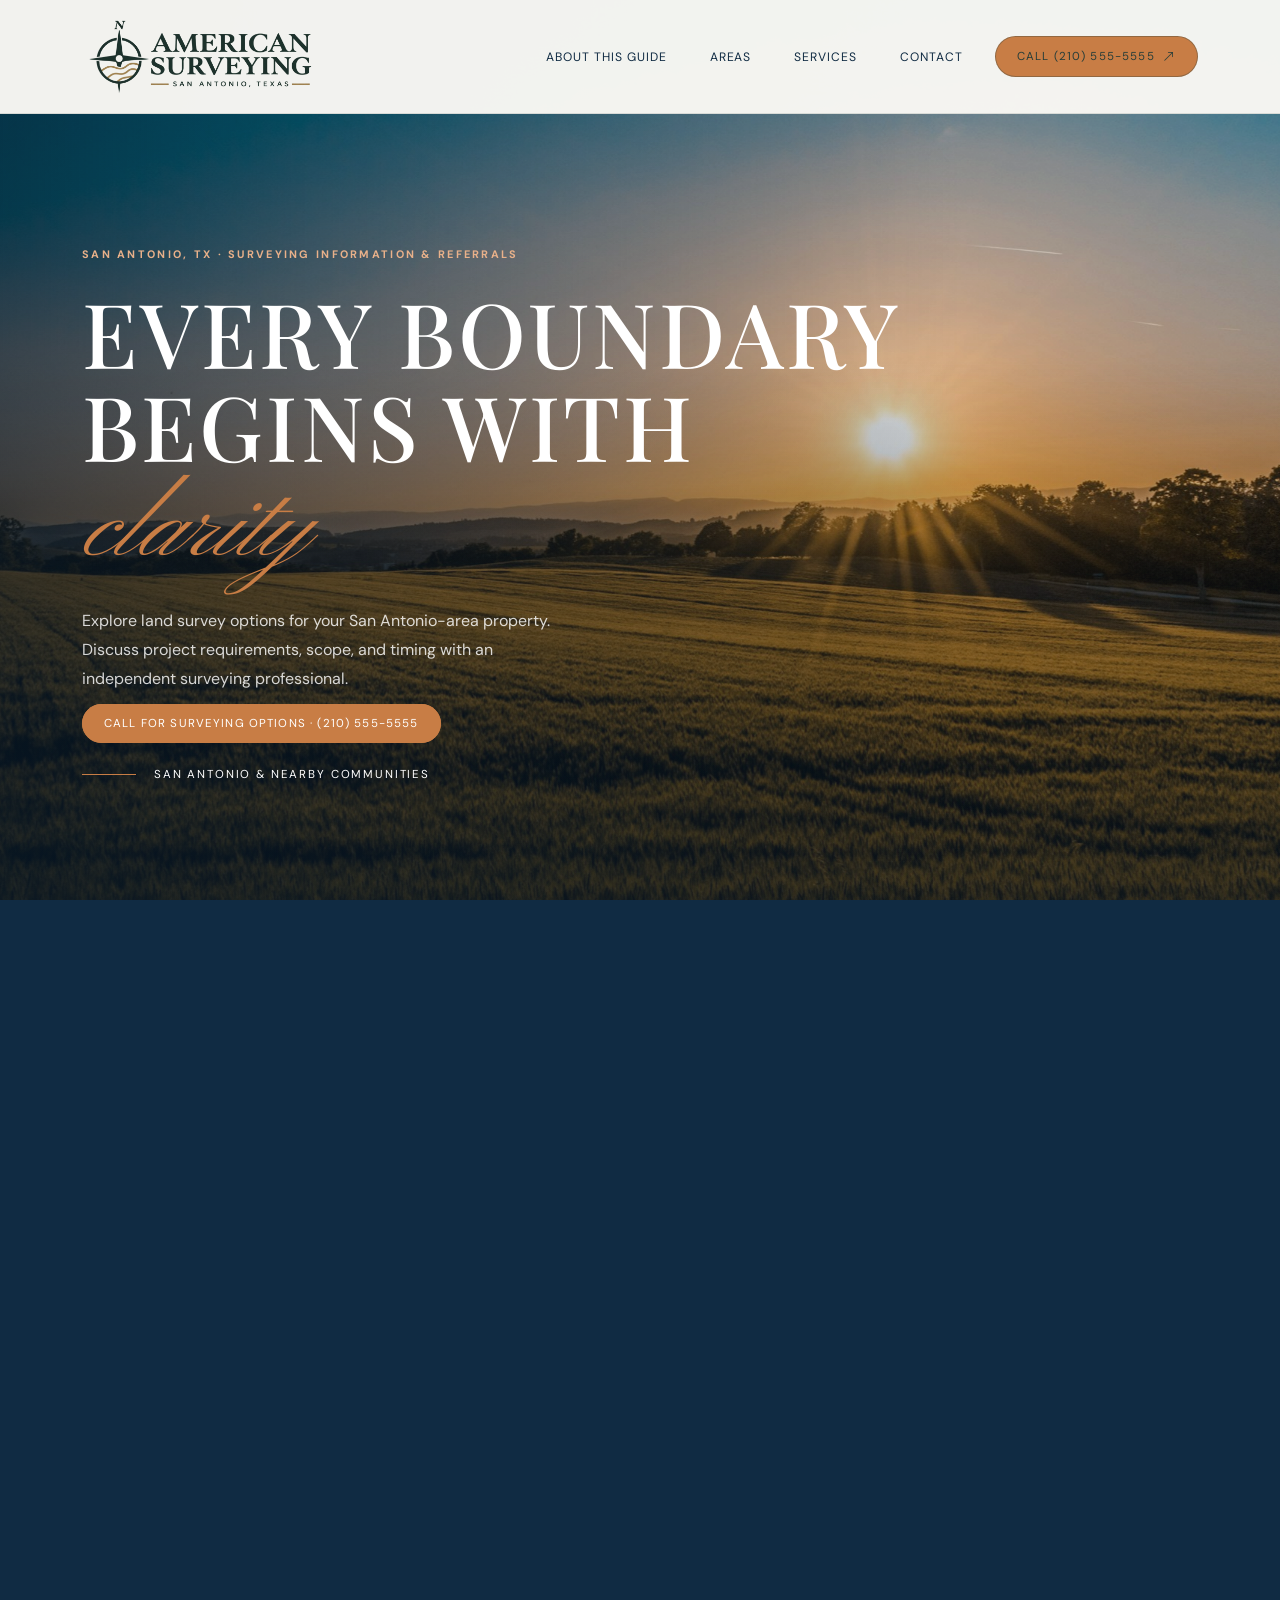
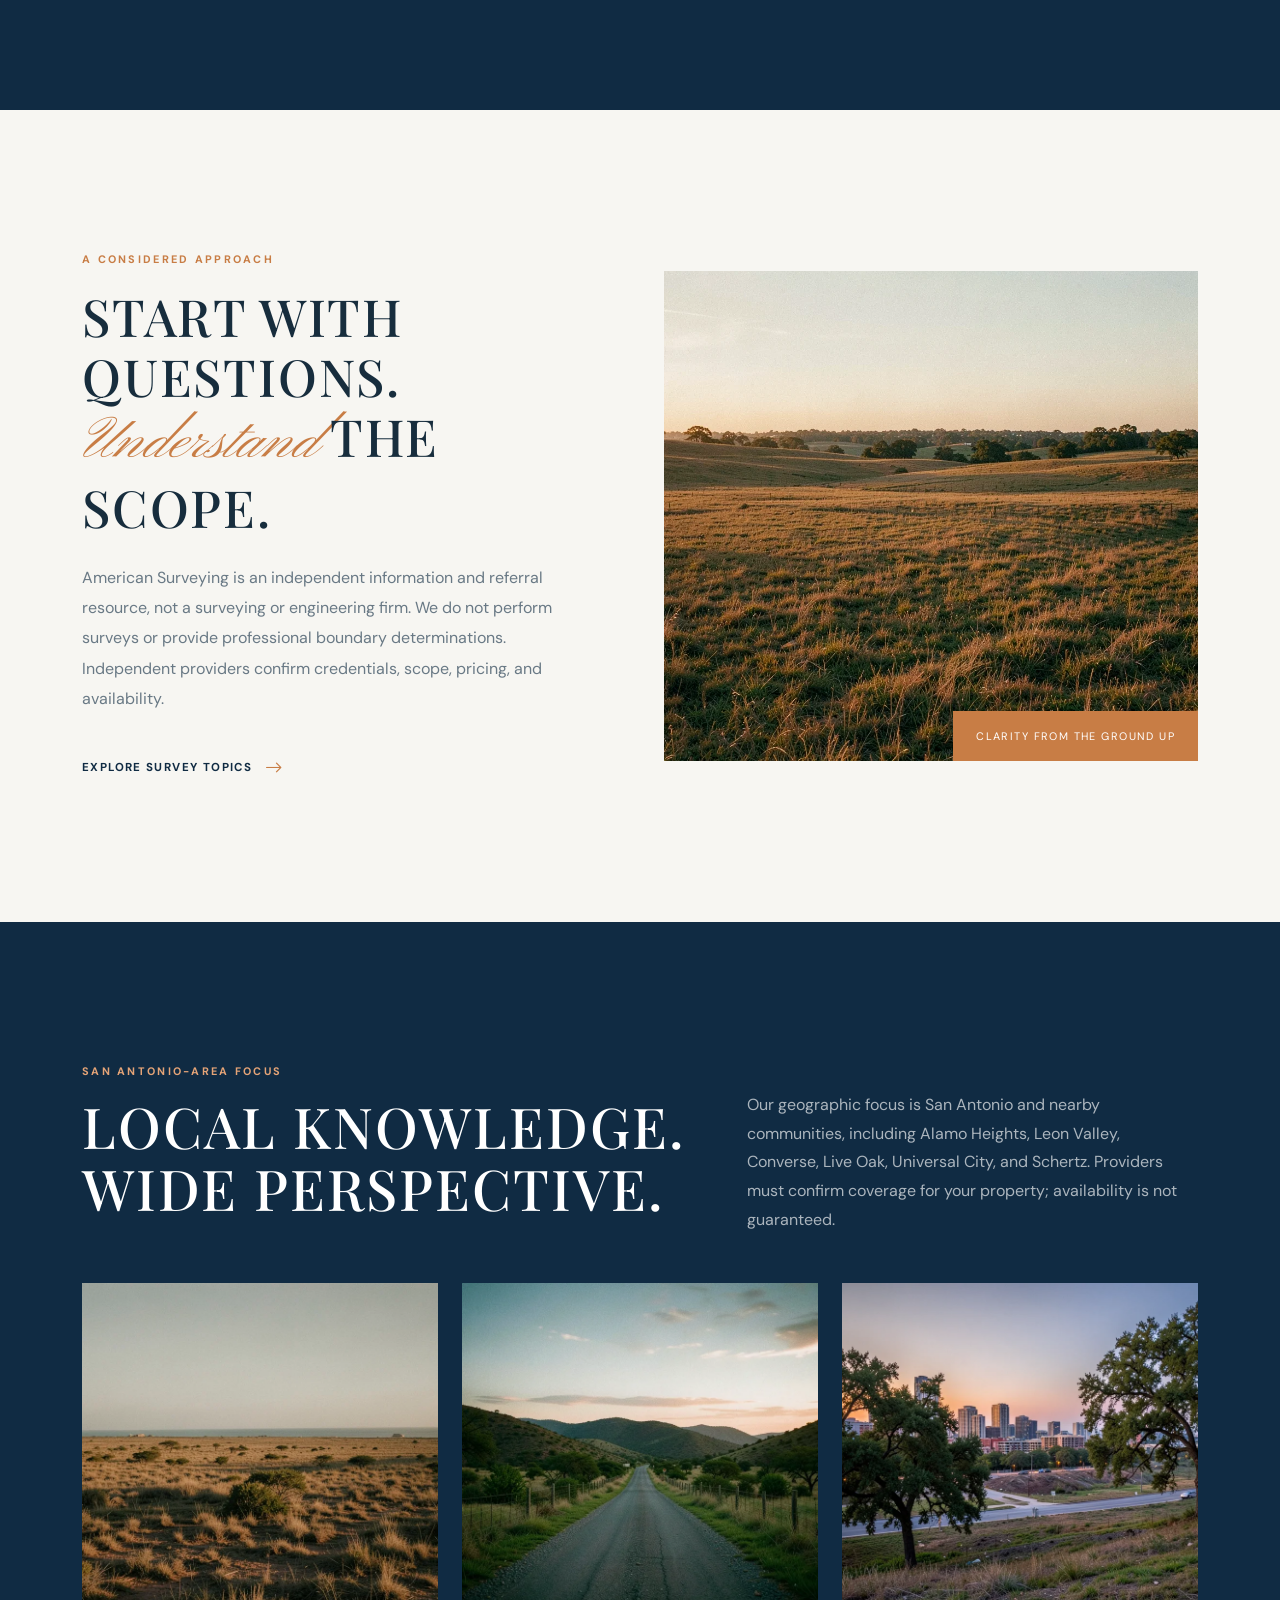
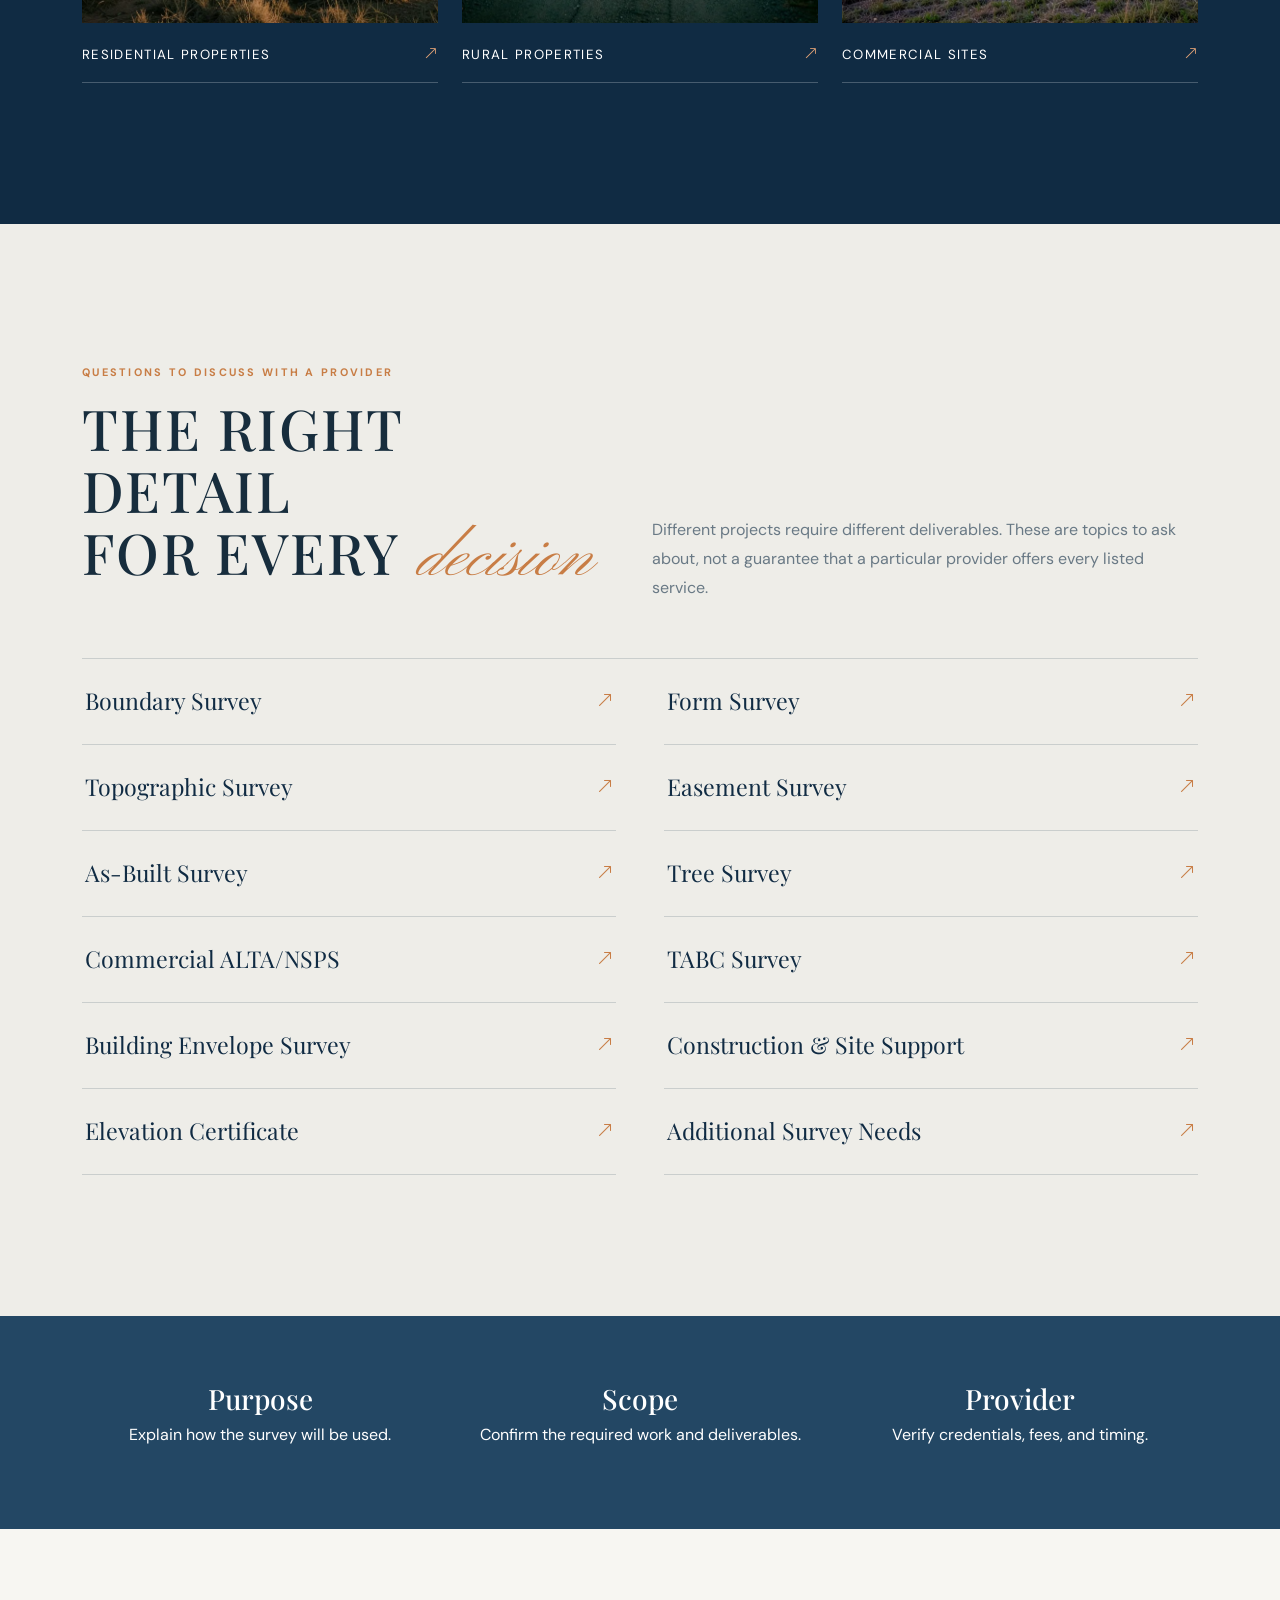
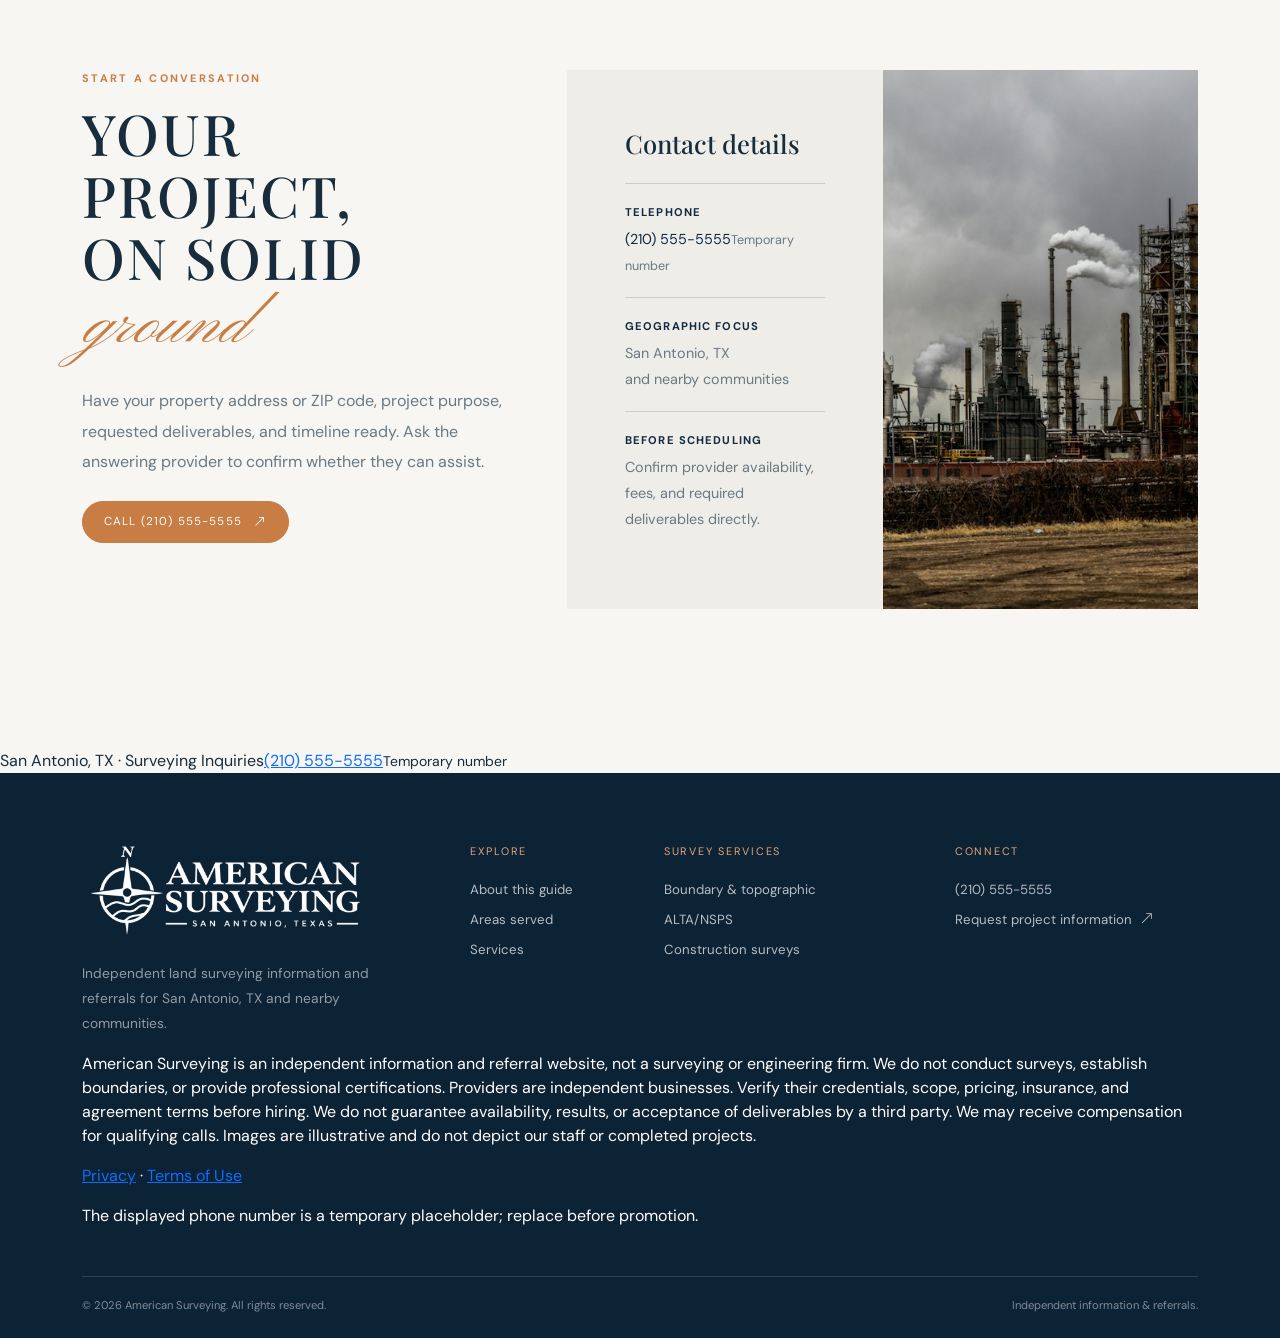
==== commit 9e06661c: "Add files via upload" ====
--- a/index.html
+++ b/index.html
@@ -48,7 +48,6 @@
           <p>Explore land survey options for your San Antonio-area property. Discuss project requirements, scope, and timing with an independent surveying professional.</p>
           <a class="btn-accent hero-call" href="tel:+12105555555">Call for Surveying Options · (210) 555-5555</a><div class="hero-meta"><span class="line"></span><span>San Antonio &amp; nearby communities</span></div>
         </div>
-        <div class="scroll-note">Scroll to explore &nbsp; ↓</div>
       </div>
     </section>
 
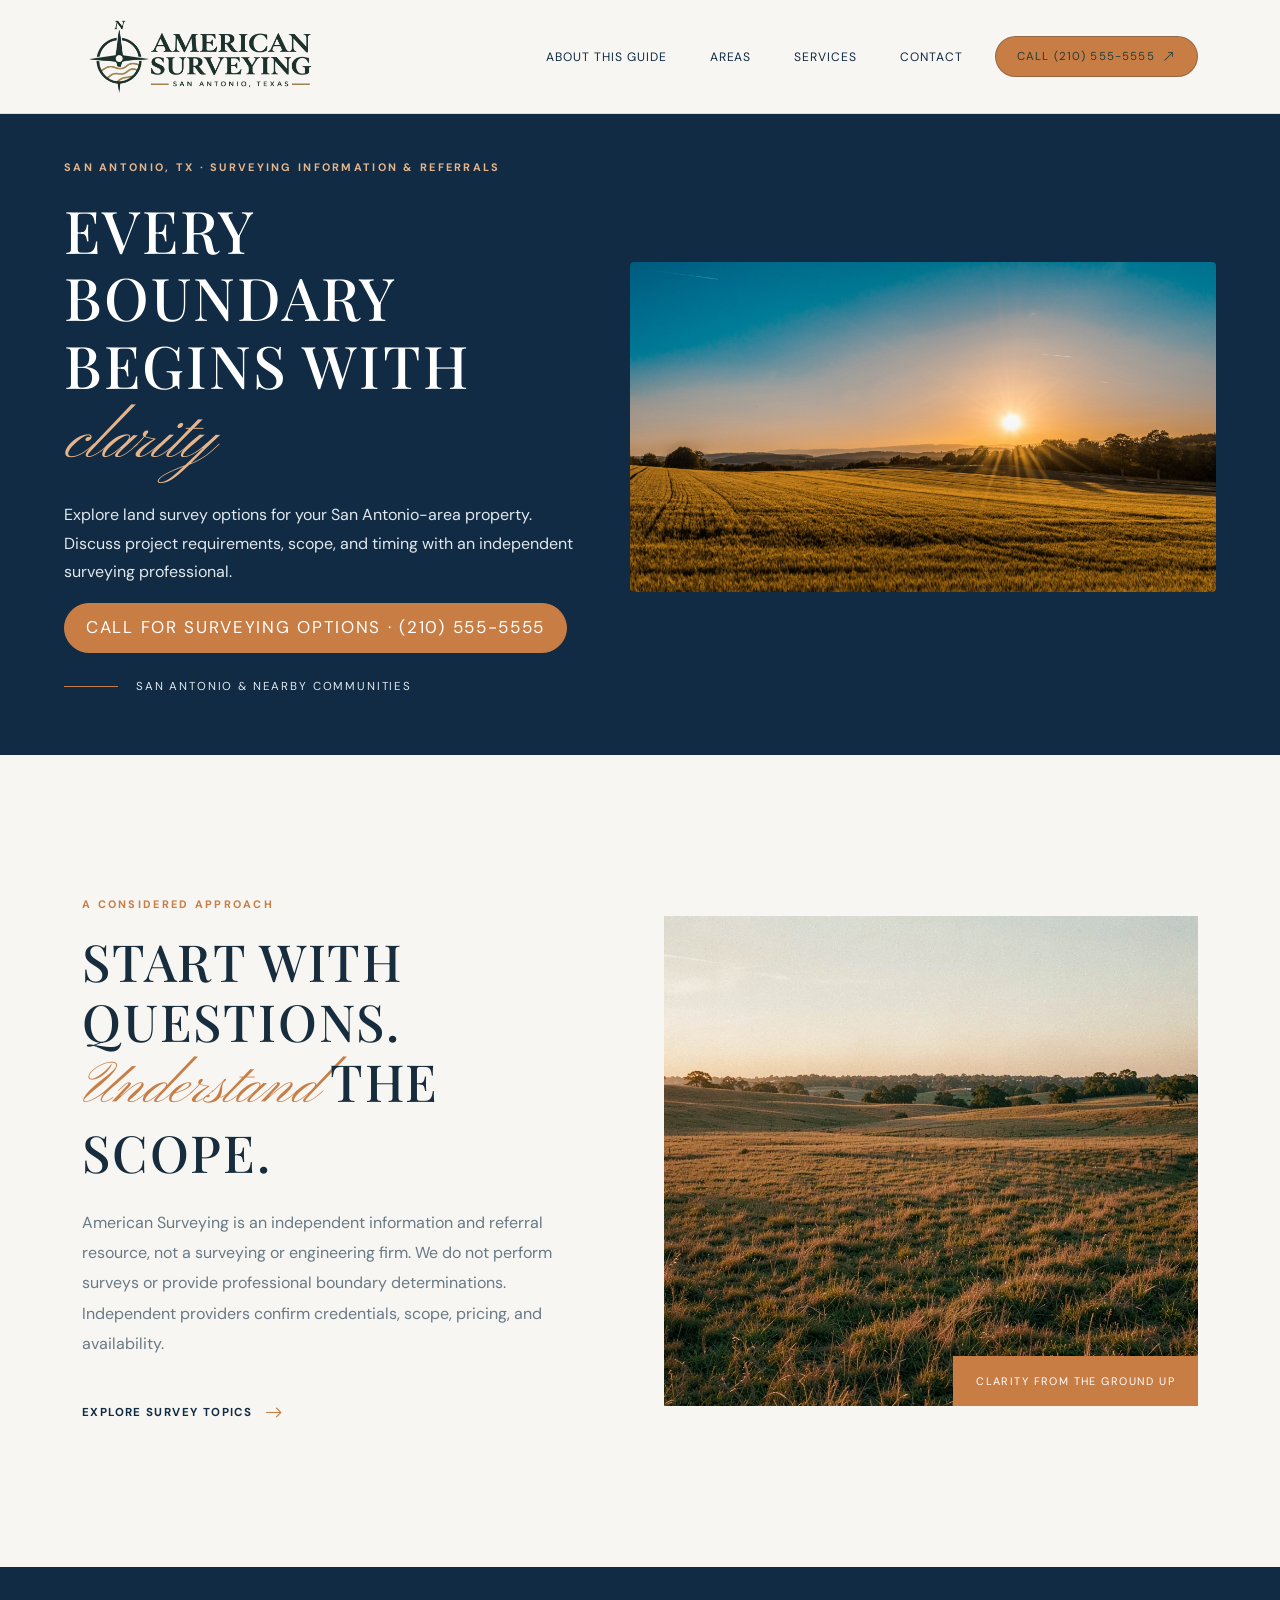
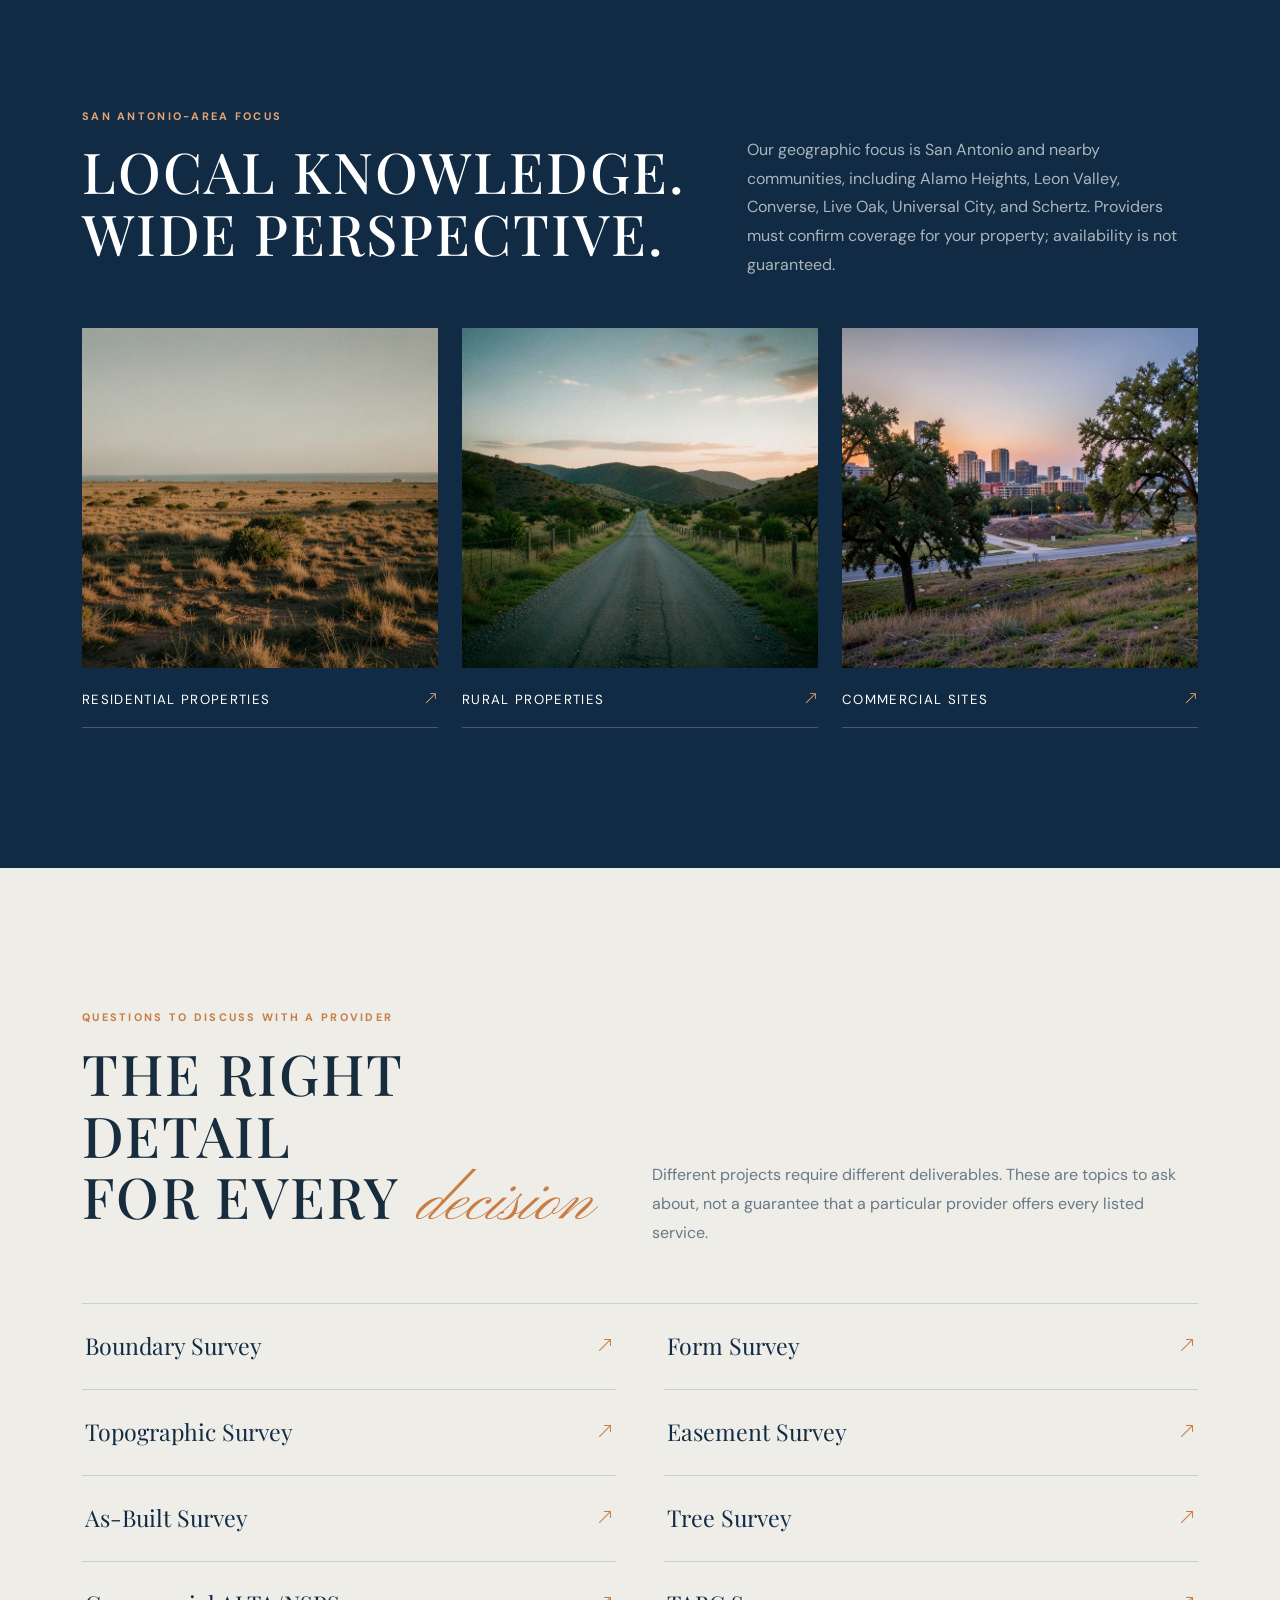
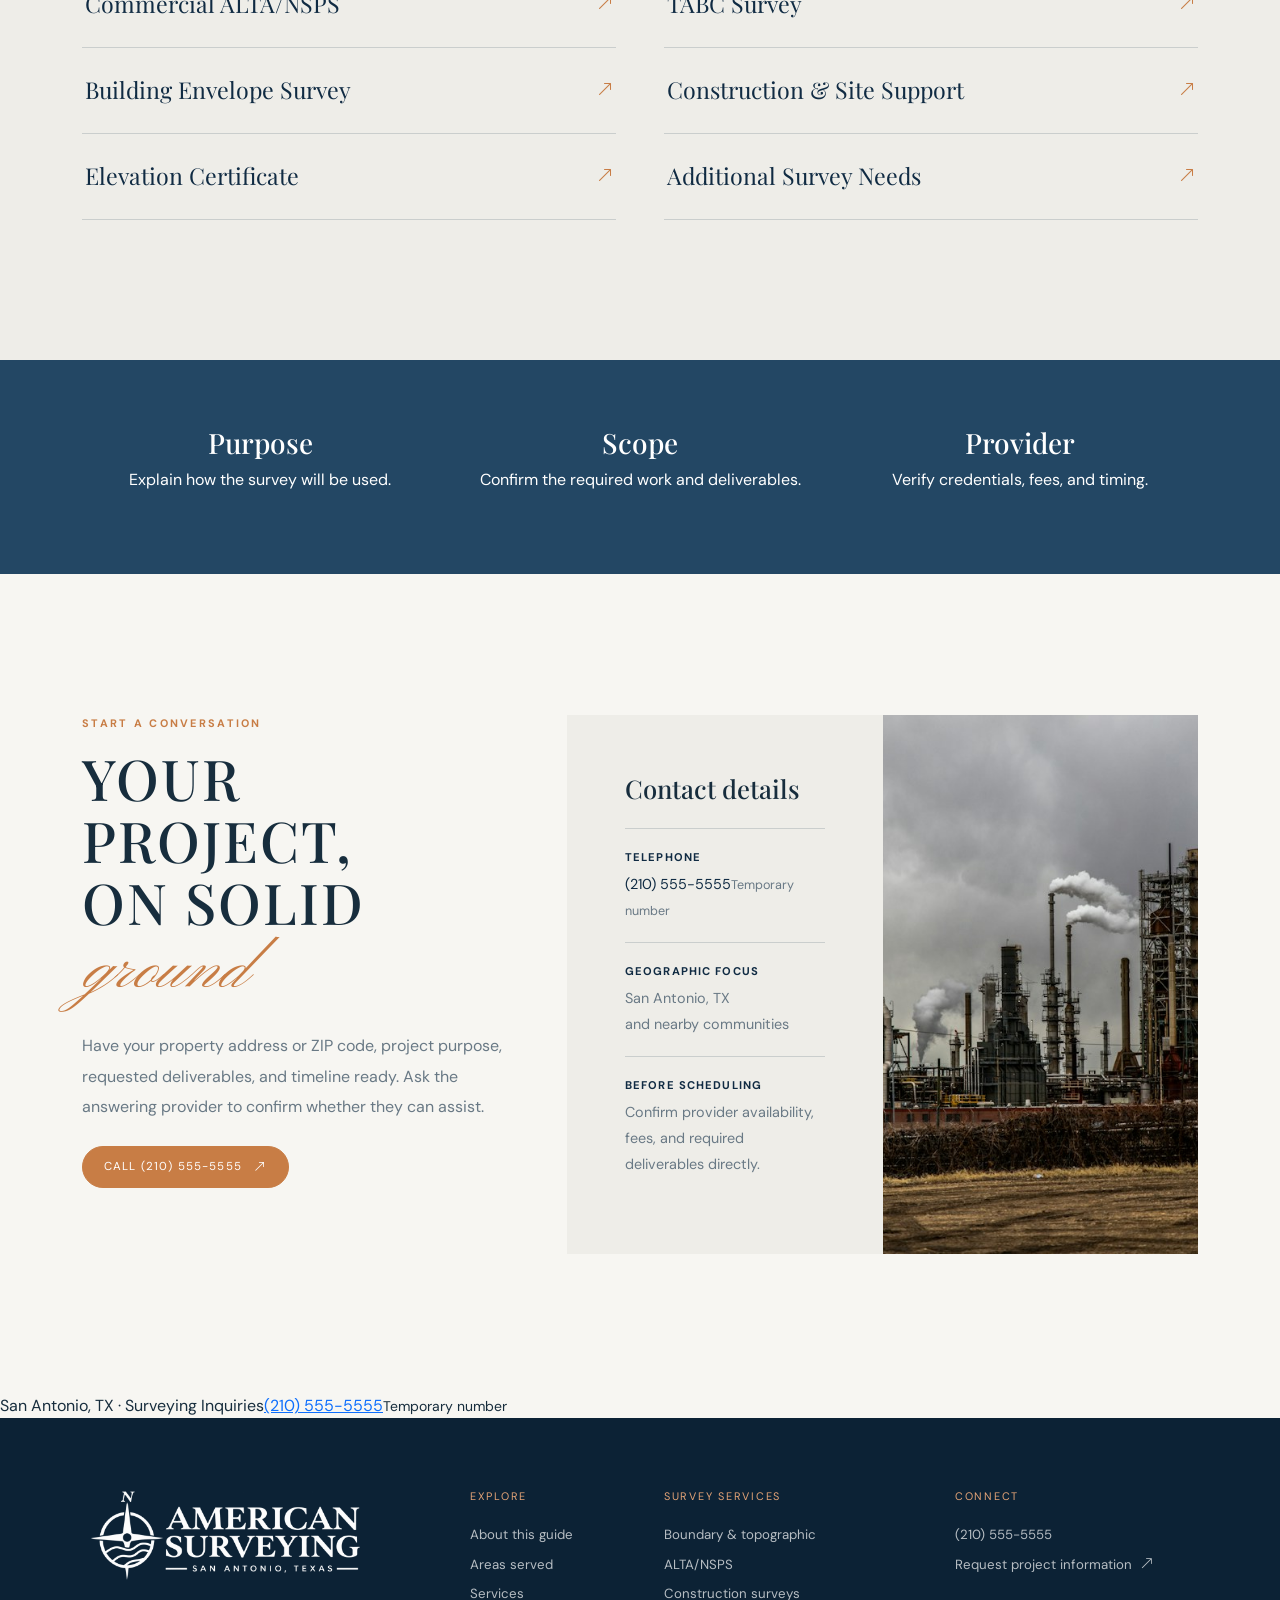
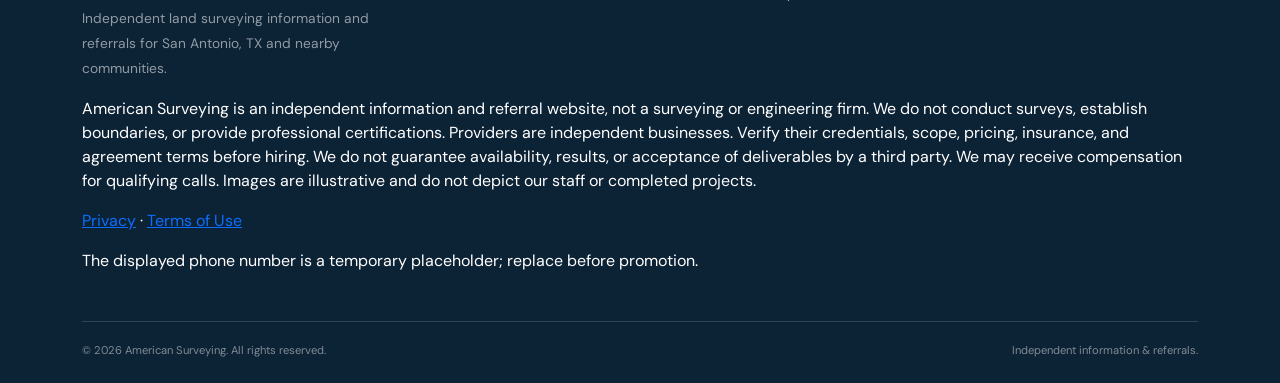
==== commit c4de7d62: "Add files via upload" ====
--- a/index.html
+++ b/index.html
@@ -18,6 +18,11 @@
 @media(min-width:992px) and (max-width:1199px){.navbar .brand-logo{width:210px}.navbar .nav-link{font-size:11px}.navbar .nav-cta{font-size:12px}}
 @media(max-width:991px){.navbar .brand-logo{width:220px}.navbar-toggler{margin-left:auto}.navbar .nav-cta{width:100%;text-align:center}}@media(max-width:359px){.navbar .brand-logo{width:195px}}
 </style>
+
+<style id="full-surveying-hero">
+.navbar{position:sticky!important;inset:0 0 auto!important;top:0!important}.hero{height:auto!important;min-height:0!important;background:#102b43}.hero-sticky{position:relative!important;top:auto!important;height:auto!important;min-height:0!important;display:grid;grid-template-columns:1fr 1.12fr;gap:42px;align-items:center;padding:45px max(5vw,24px) 60px;overflow:visible}.hero-photo{position:relative!important;inset:auto!important;width:100%!important;height:auto!important;background:none!important;object-fit:contain!important;transform:none!important;opacity:1!important;grid-column:2;grid-row:1;border-radius:4px}.hero-shade{display:none!important}.hero-content{position:relative!important;inset:auto!important;max-width:100%;width:100%;padding:0!important;grid-column:1;grid-row:1;color:#fff}.hero h1{font-size:clamp(2.5rem,4.6vw,4.6rem);line-height:1.15;margin:20px 0}.hero-content p{color:#e1e8ed;max-width:520px}.hero-content .eyebrow{color:#e7b58b}.hero-call{display:inline-flex;flex-wrap:wrap;font-size:17px;line-height:1.5;max-width:100%;white-space:normal}.hero-meta{margin-top:25px;color:#e1e8ed}.hero .script{color:#e7b58b}
+@media(max-width:767px){.hero-sticky{display:flex;flex-direction:column;padding:25px 22px 50px;gap:30px}.hero-photo{order:0}.hero-content{order:1}.hero h1{font-size:clamp(2.6rem,11vw,4rem)}.hero-call{font-size:16px}.hero-meta{display:none}}
+</style>
 </head>
 <body>
   <nav class="navbar navbar-expand-lg" aria-label="Main navigation">
@@ -39,8 +44,7 @@
   <main>
     <section class="hero" id="home" aria-label="American Surveying introduction">
       <div class="hero-sticky">
-        <div class="hero-photo" id="heroPhoto" style="background-image:url('assets/img-1.jpg')" role="img" aria-label="Wide Texas landscape at golden hour"></div>
-        <div class="hero-photo-next" id="heroPhotoNext" style="background-image:url('assets/img-2.jpg')" role="img" aria-label="Surveyor working with precision instruments in an open field"></div>
+        <img class="hero-photo" id="heroPhoto" src="assets/img-1.jpg" alt="Wide Texas landscape at golden hour" fetchpriority="high">
         <div class="hero-shade"></div>
         <div class="container hero-content">
           <div class="eyebrow">San Antonio, TX · Surveying information &amp; referrals</div>
@@ -193,12 +197,7 @@
 
       const onScroll = () => {
         nav.classList.toggle('scrolled', window.scrollY > 20);
-        if (!reduced && hero) {
-          const rect = hero.getBoundingClientRect();
-          const progress = Math.max(0, Math.min(1, -rect.top / (hero.offsetHeight - innerHeight)));
-          photo.style.transform = `scale(${1.03 + progress * .12})`;
-          photoNext.style.opacity = Math.max(0, (progress - .28) / .62).toFixed(2);
-        }
+
       };
       let ticking = false;
       window.addEventListener('scroll', () => {
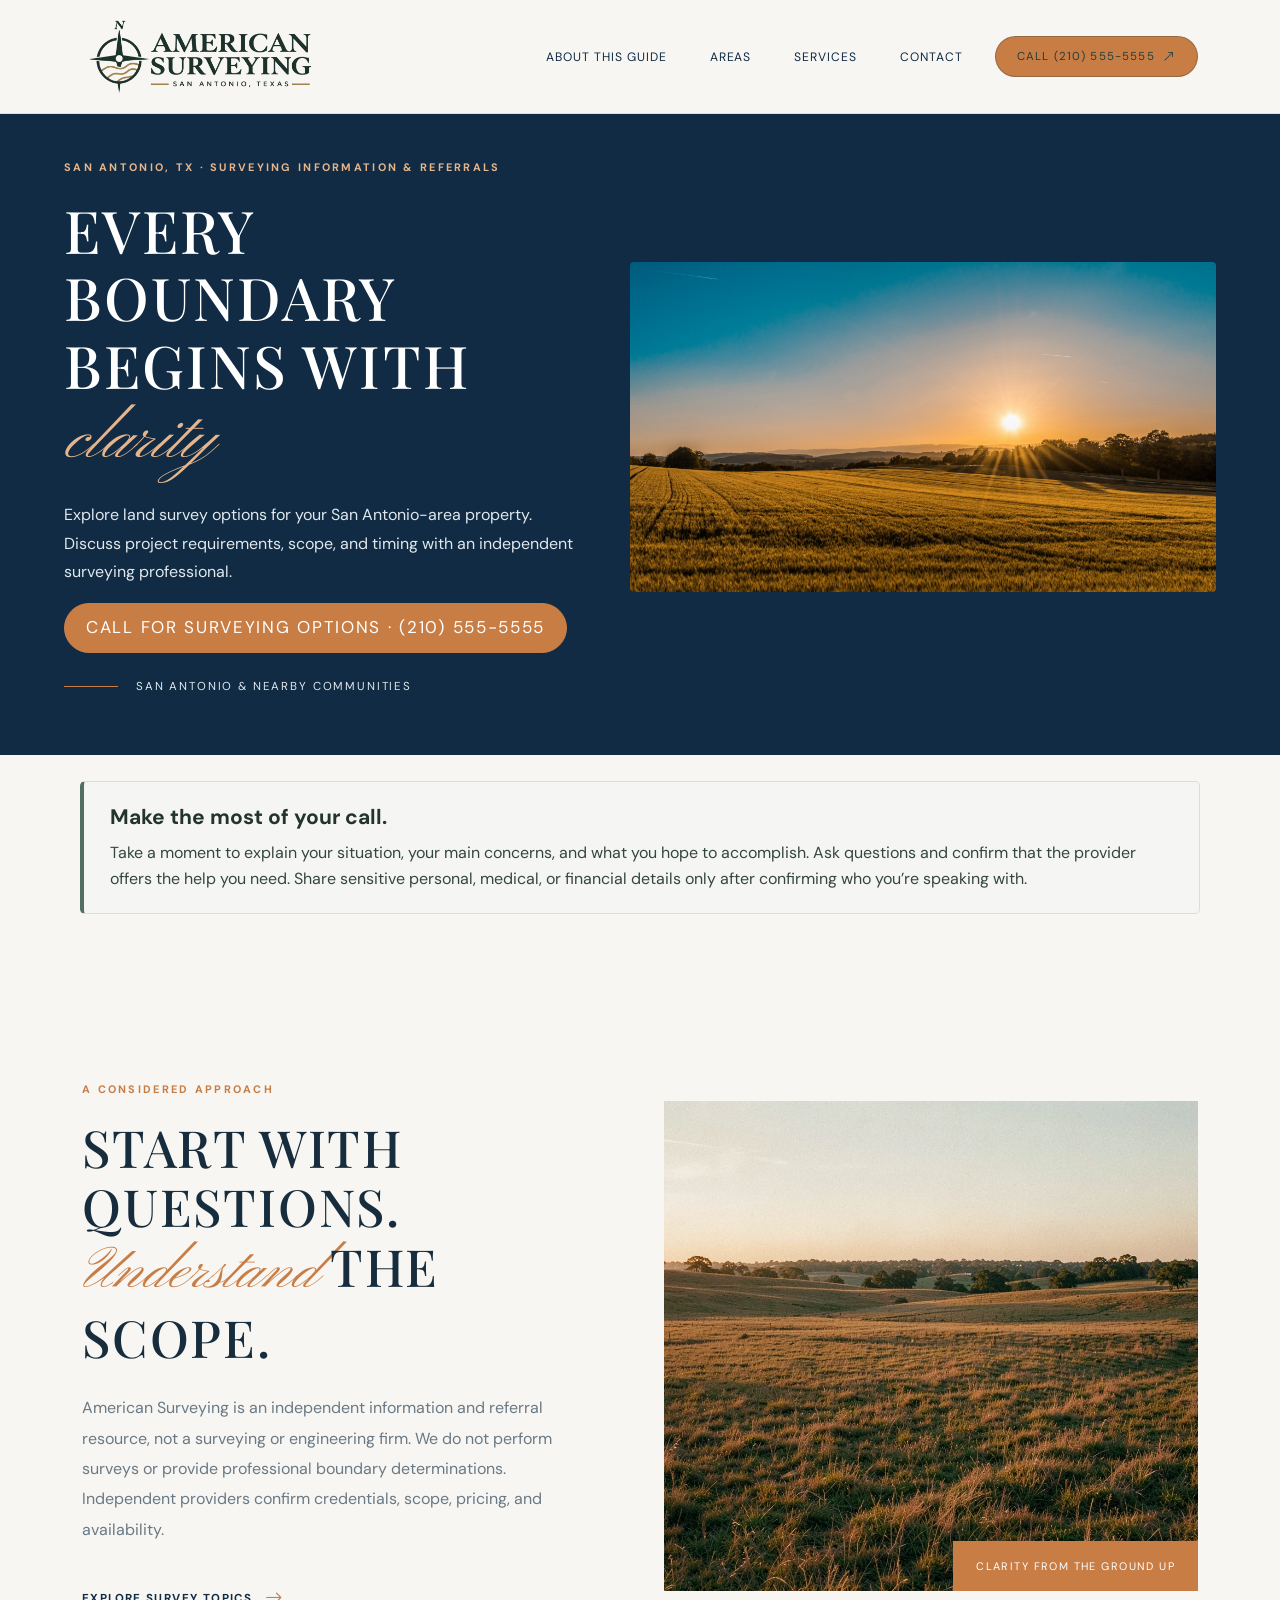
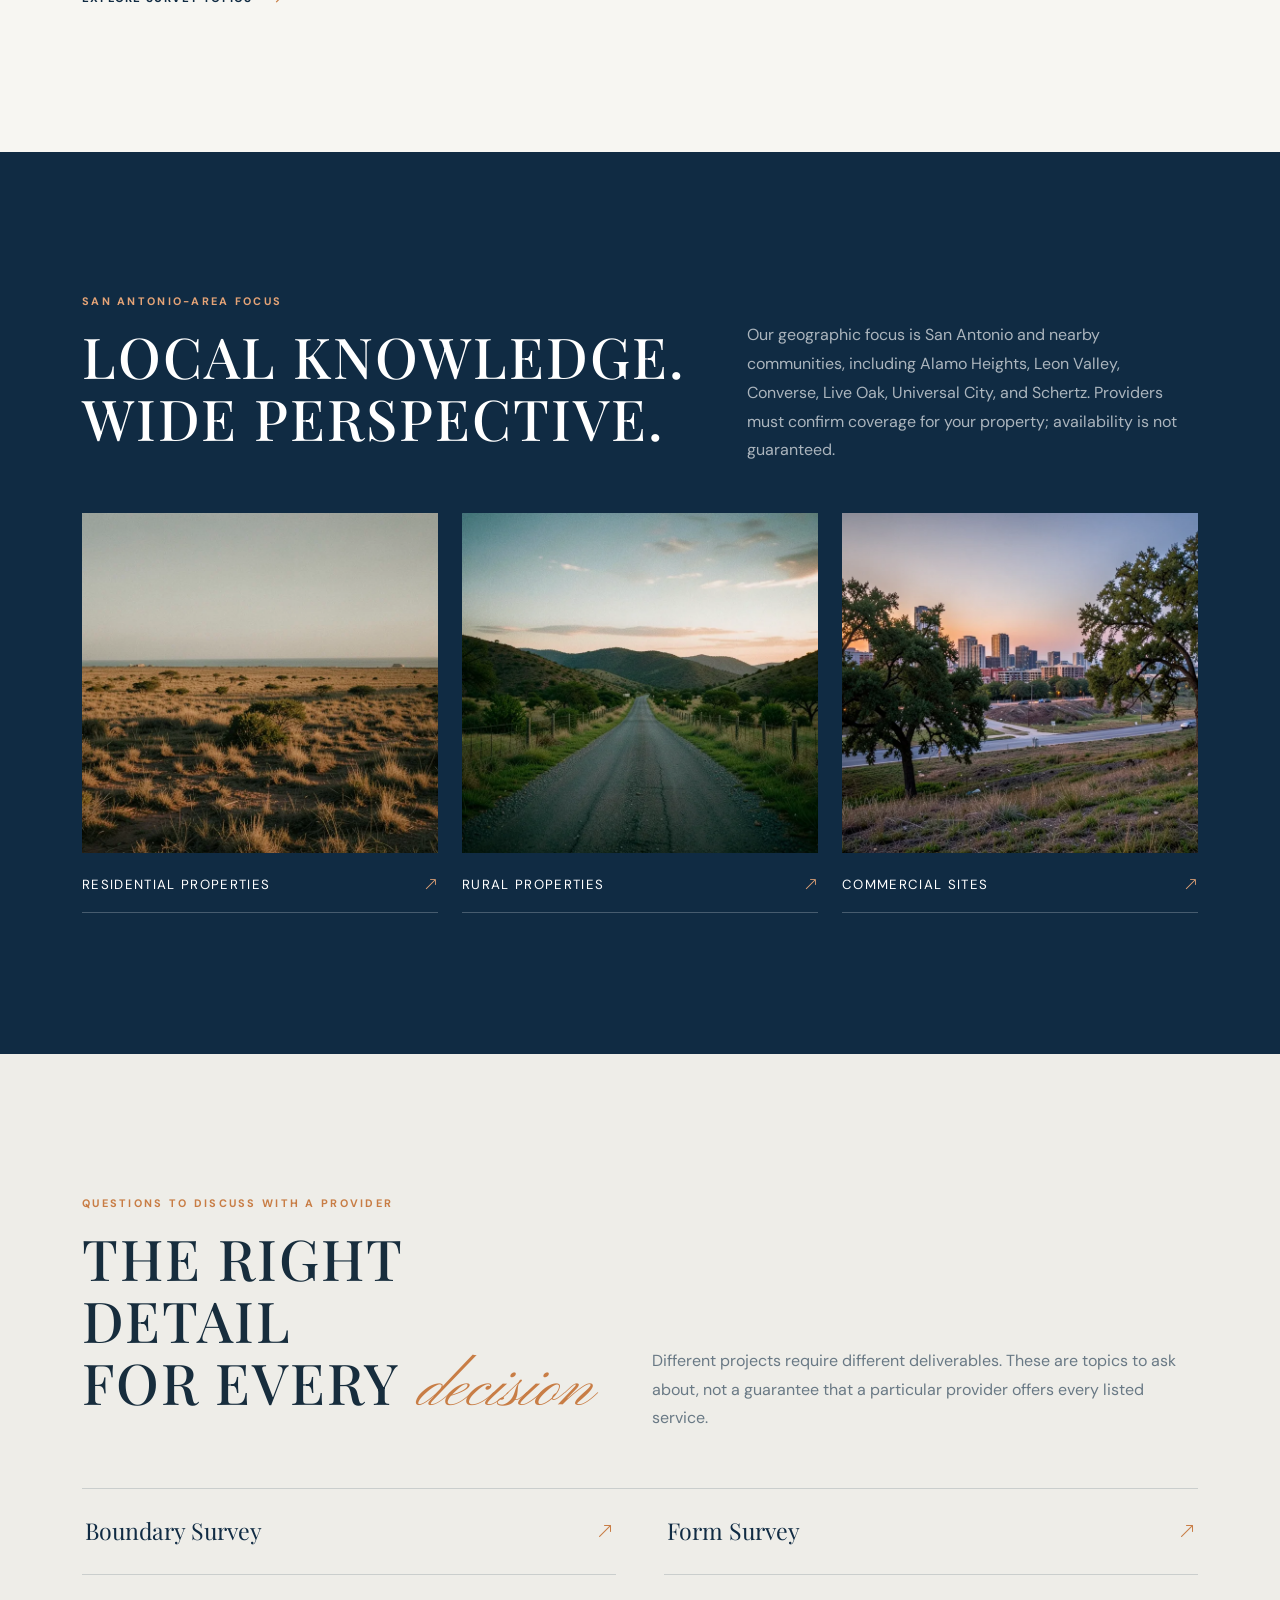
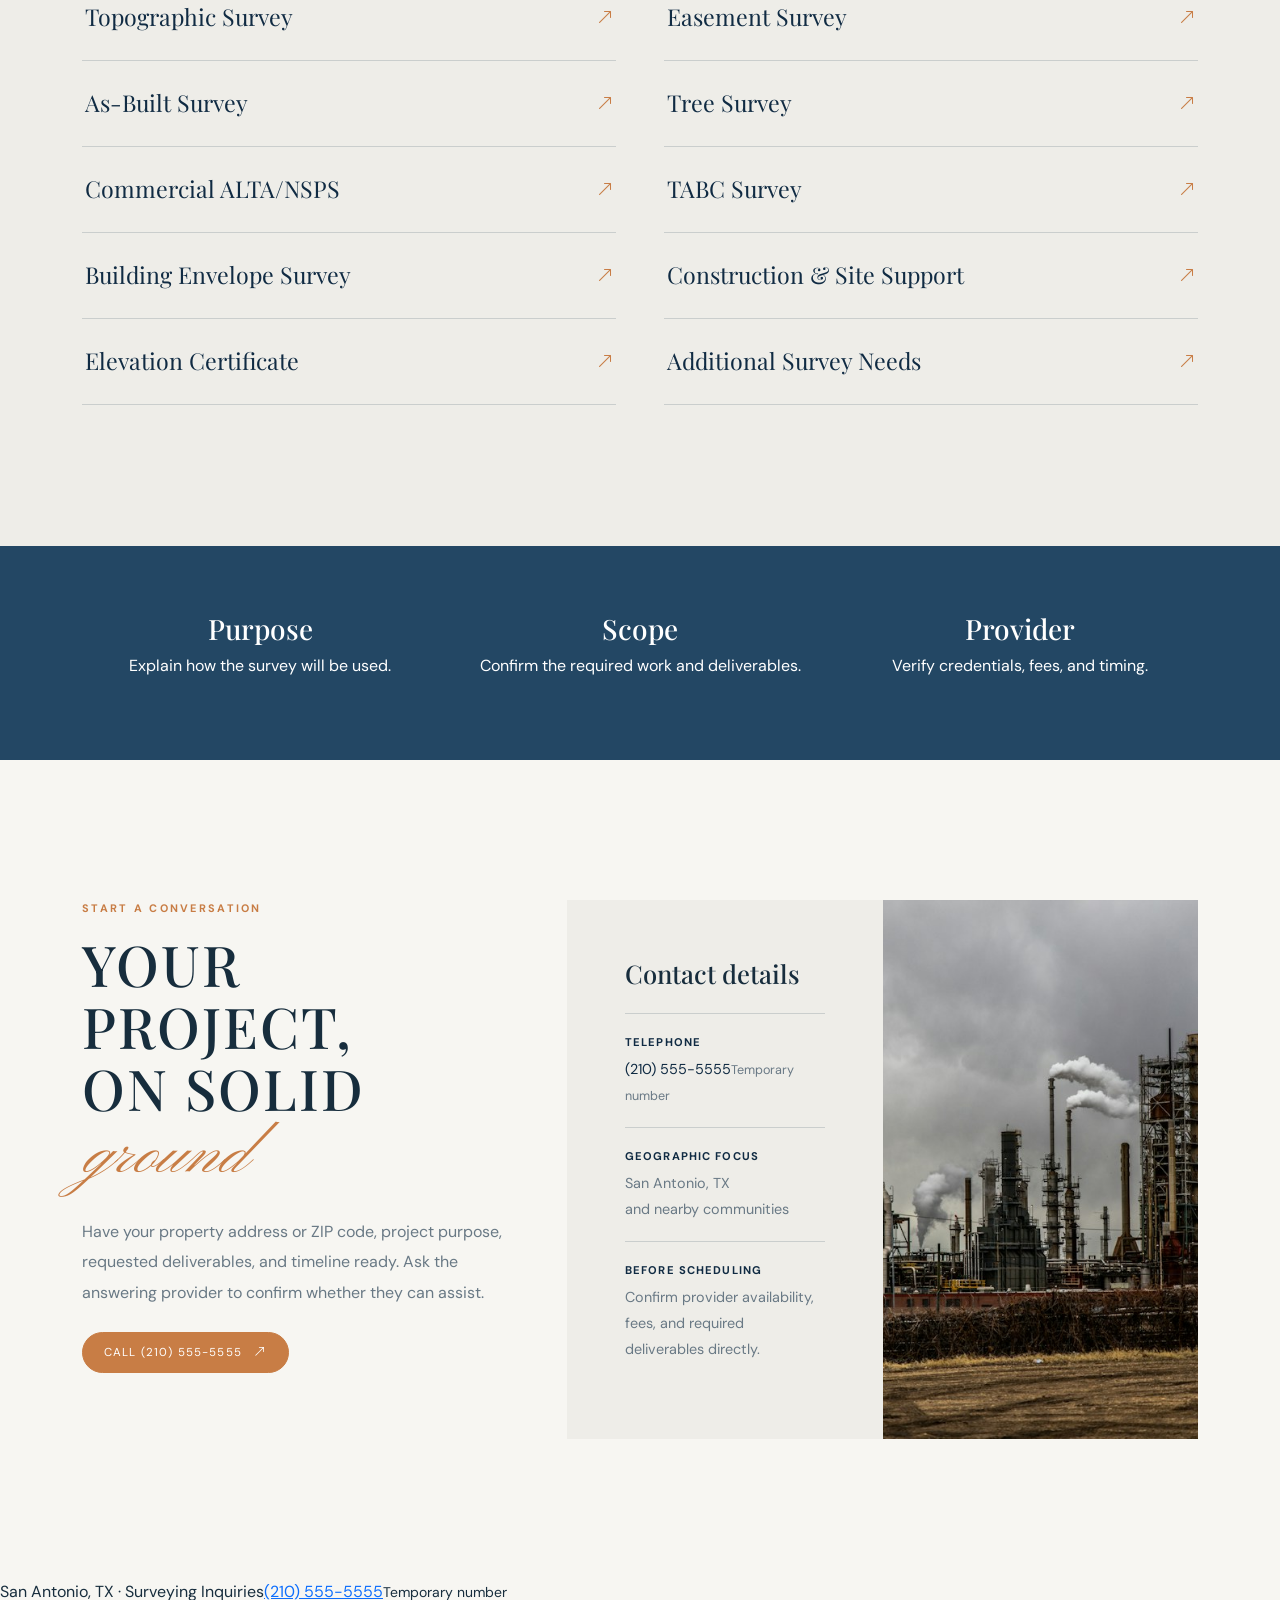
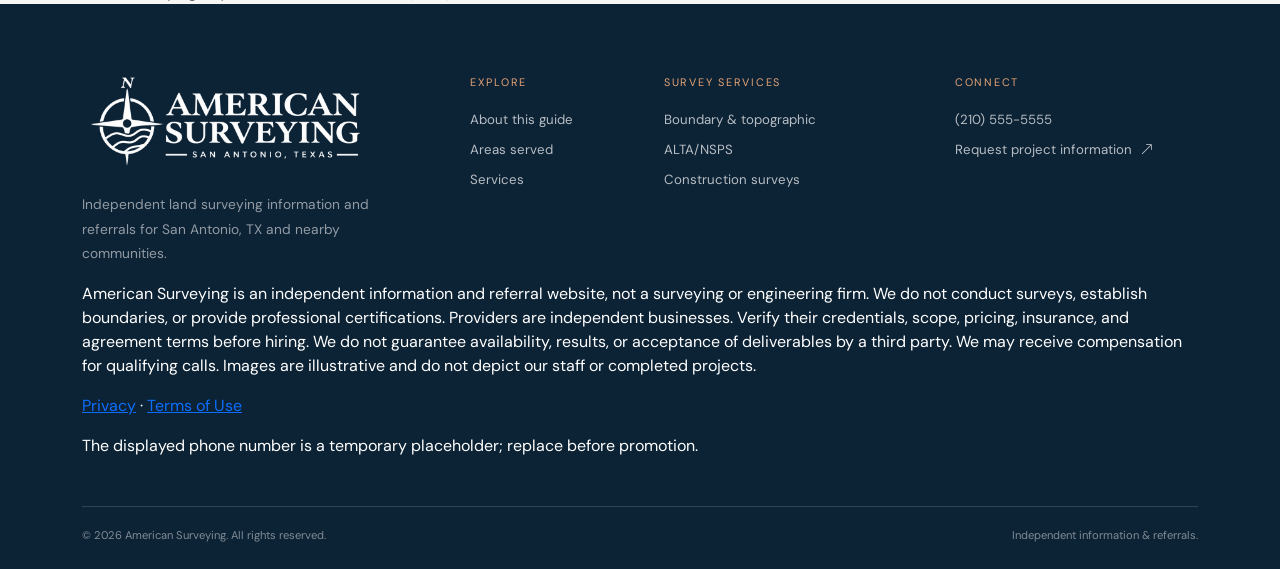
==== commit 4f080f45: "Add files via upload" ====
--- a/index.html
+++ b/index.html
@@ -23,7 +23,7 @@
 .navbar{position:sticky!important;inset:0 0 auto!important;top:0!important}.hero{height:auto!important;min-height:0!important;background:#102b43}.hero-sticky{position:relative!important;top:auto!important;height:auto!important;min-height:0!important;display:grid;grid-template-columns:1fr 1.12fr;gap:42px;align-items:center;padding:45px max(5vw,24px) 60px;overflow:visible}.hero-photo{position:relative!important;inset:auto!important;width:100%!important;height:auto!important;background:none!important;object-fit:contain!important;transform:none!important;opacity:1!important;grid-column:2;grid-row:1;border-radius:4px}.hero-shade{display:none!important}.hero-content{position:relative!important;inset:auto!important;max-width:100%;width:100%;padding:0!important;grid-column:1;grid-row:1;color:#fff}.hero h1{font-size:clamp(2.5rem,4.6vw,4.6rem);line-height:1.15;margin:20px 0}.hero-content p{color:#e1e8ed;max-width:520px}.hero-content .eyebrow{color:#e7b58b}.hero-call{display:inline-flex;flex-wrap:wrap;font-size:17px;line-height:1.5;max-width:100%;white-space:normal}.hero-meta{margin-top:25px;color:#e1e8ed}.hero .script{color:#e7b58b}
 @media(max-width:767px){.hero-sticky{display:flex;flex-direction:column;padding:25px 22px 50px;gap:30px}.hero-photo{order:0}.hero-content{order:1}.hero h1{font-size:clamp(2.6rem,11vw,4rem)}.hero-call{font-size:16px}.hero-meta{display:none}}
 </style>
-</head>
+<style id="call-preparation-styles">.call-preparation-note{display:block!important;position:relative!important;inset:auto!important;z-index:1;box-sizing:border-box;width:calc(100% - 40px);max-width:1120px;margin:26px auto!important;padding:22px 26px!important;background:#f5f6f3!important;color:#23342f!important;border:1px solid #d7dfd8;border-left:4px solid #526e60;border-radius:5px;text-align:left!important;font-style:normal;letter-spacing:normal!important}.call-preparation-note h2{font-family:inherit!important;font-size:21px!important;font-weight:700!important;line-height:1.3!important;letter-spacing:normal!important;text-transform:none!important;color:#23342f!important;margin:0 0 9px!important;padding:0!important}.call-preparation-note p{font-family:inherit!important;font-size:16px!important;font-weight:400!important;line-height:1.6!important;letter-spacing:normal!important;text-transform:none!important;color:#34463f!important;max-width:none!important;margin:0!important;padding:0!important}@media(max-width:600px){.call-preparation-note{width:calc(100% - 32px);padding:19px 20px!important;margin:20px auto!important}.call-preparation-note h2{font-size:20px!important}}</style></head>
 <body>
   <nav class="navbar navbar-expand-lg" aria-label="Main navigation">
     <div class="container">
@@ -53,7 +53,7 @@
           <a class="btn-accent hero-call" href="tel:+12105555555">Call for Surveying Options · (210) 555-5555</a><div class="hero-meta"><span class="line"></span><span>San Antonio &amp; nearby communities</span></div>
         </div>
       </div>
-    </section>
+    </section><aside class="call-preparation-note" aria-labelledby="call-preparation-title"><h2 id="call-preparation-title">Make the most of your call.</h2><p>Take a moment to explain your situation, your main concerns, and what you hope to accomplish. Ask questions and confirm that the provider offers the help you need. Share sensitive personal, medical, or financial details only after confirming who you’re speaking with.</p></aside>
 
     <section class="intro section-pad" id="approach">
       <div class="container">
